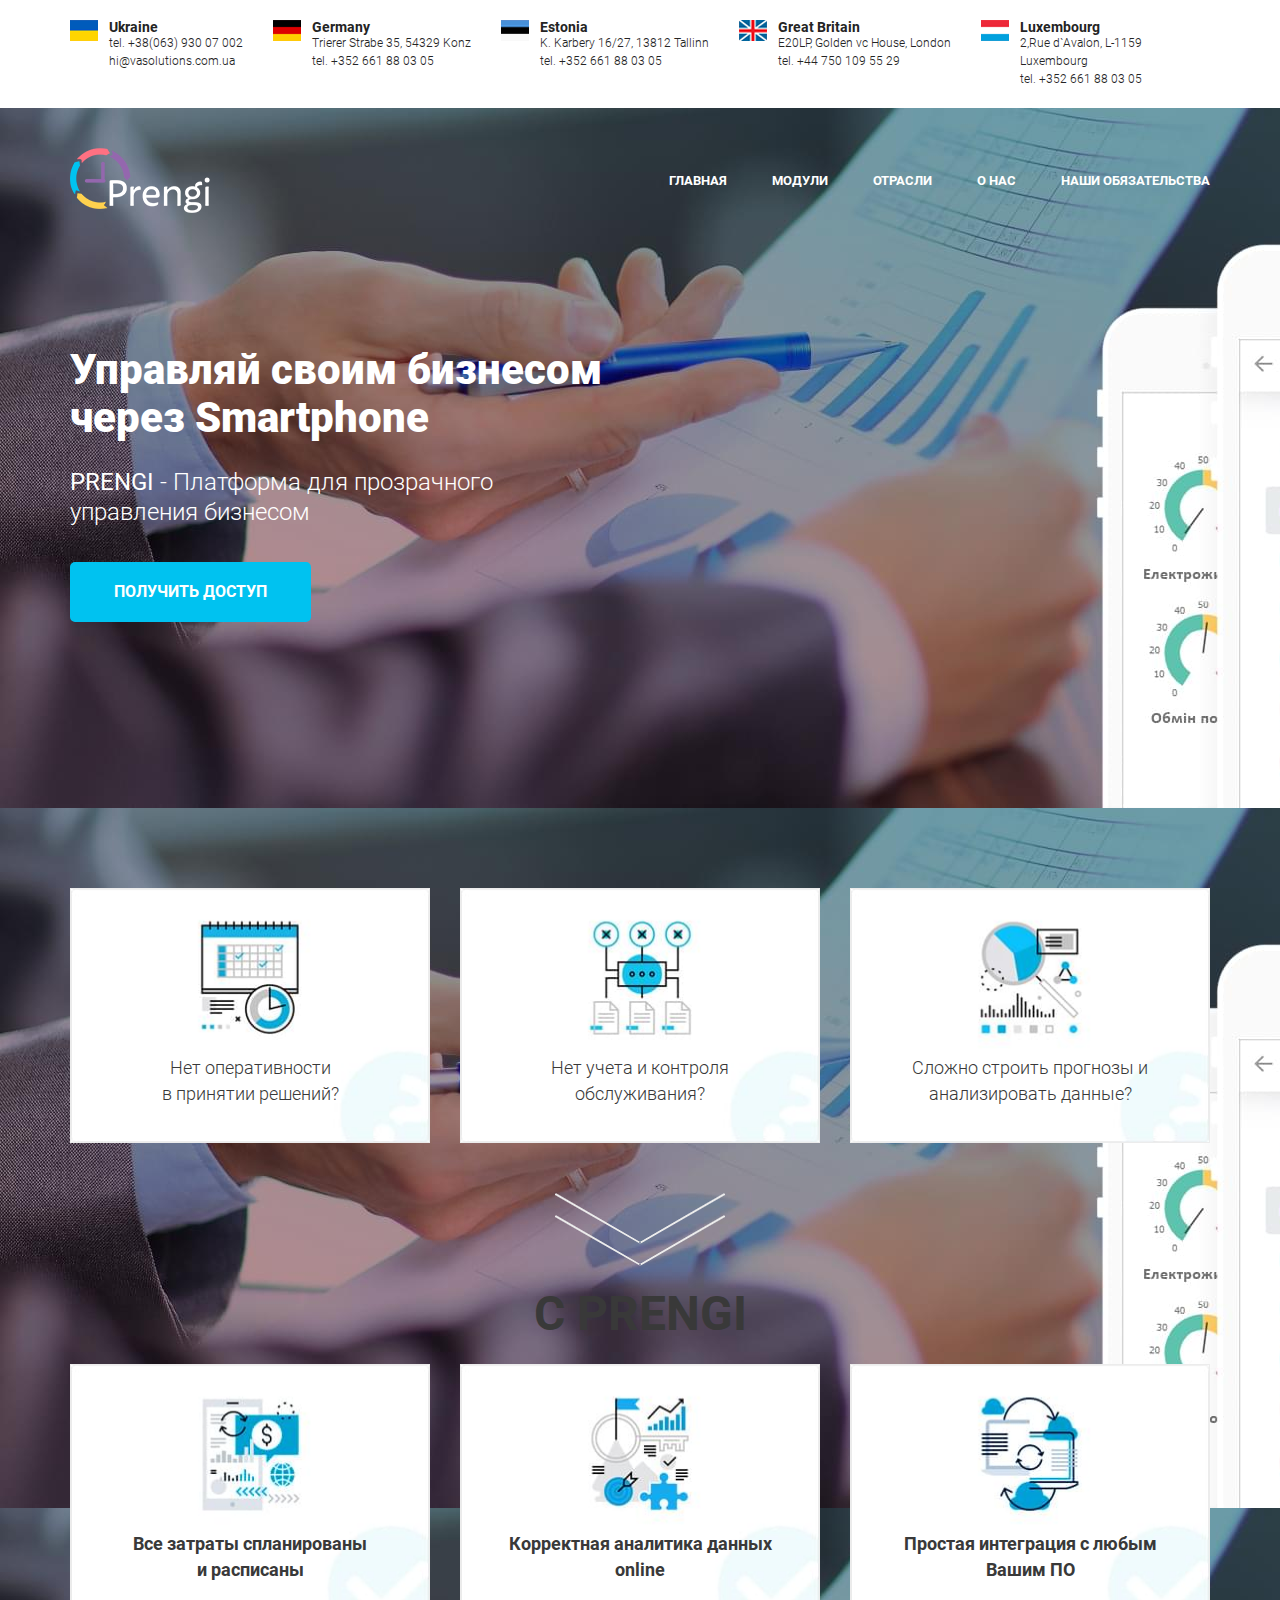
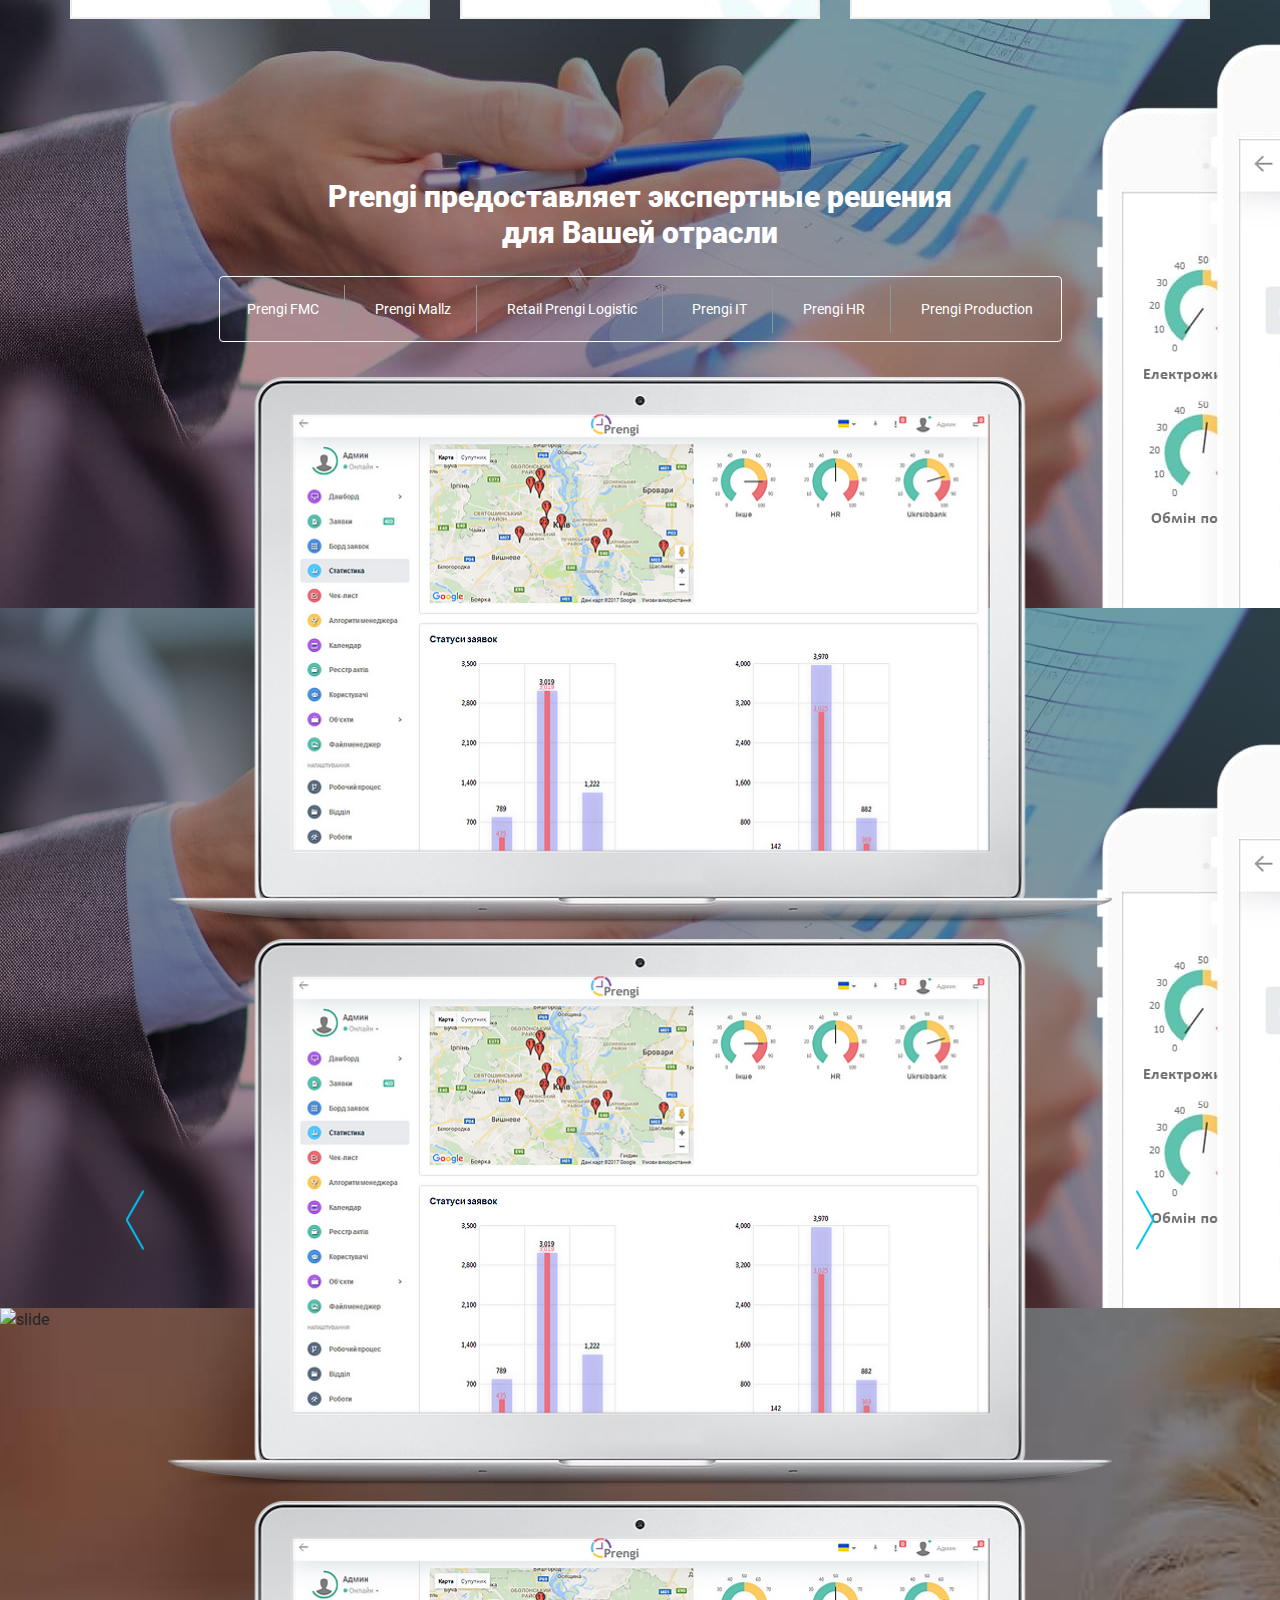
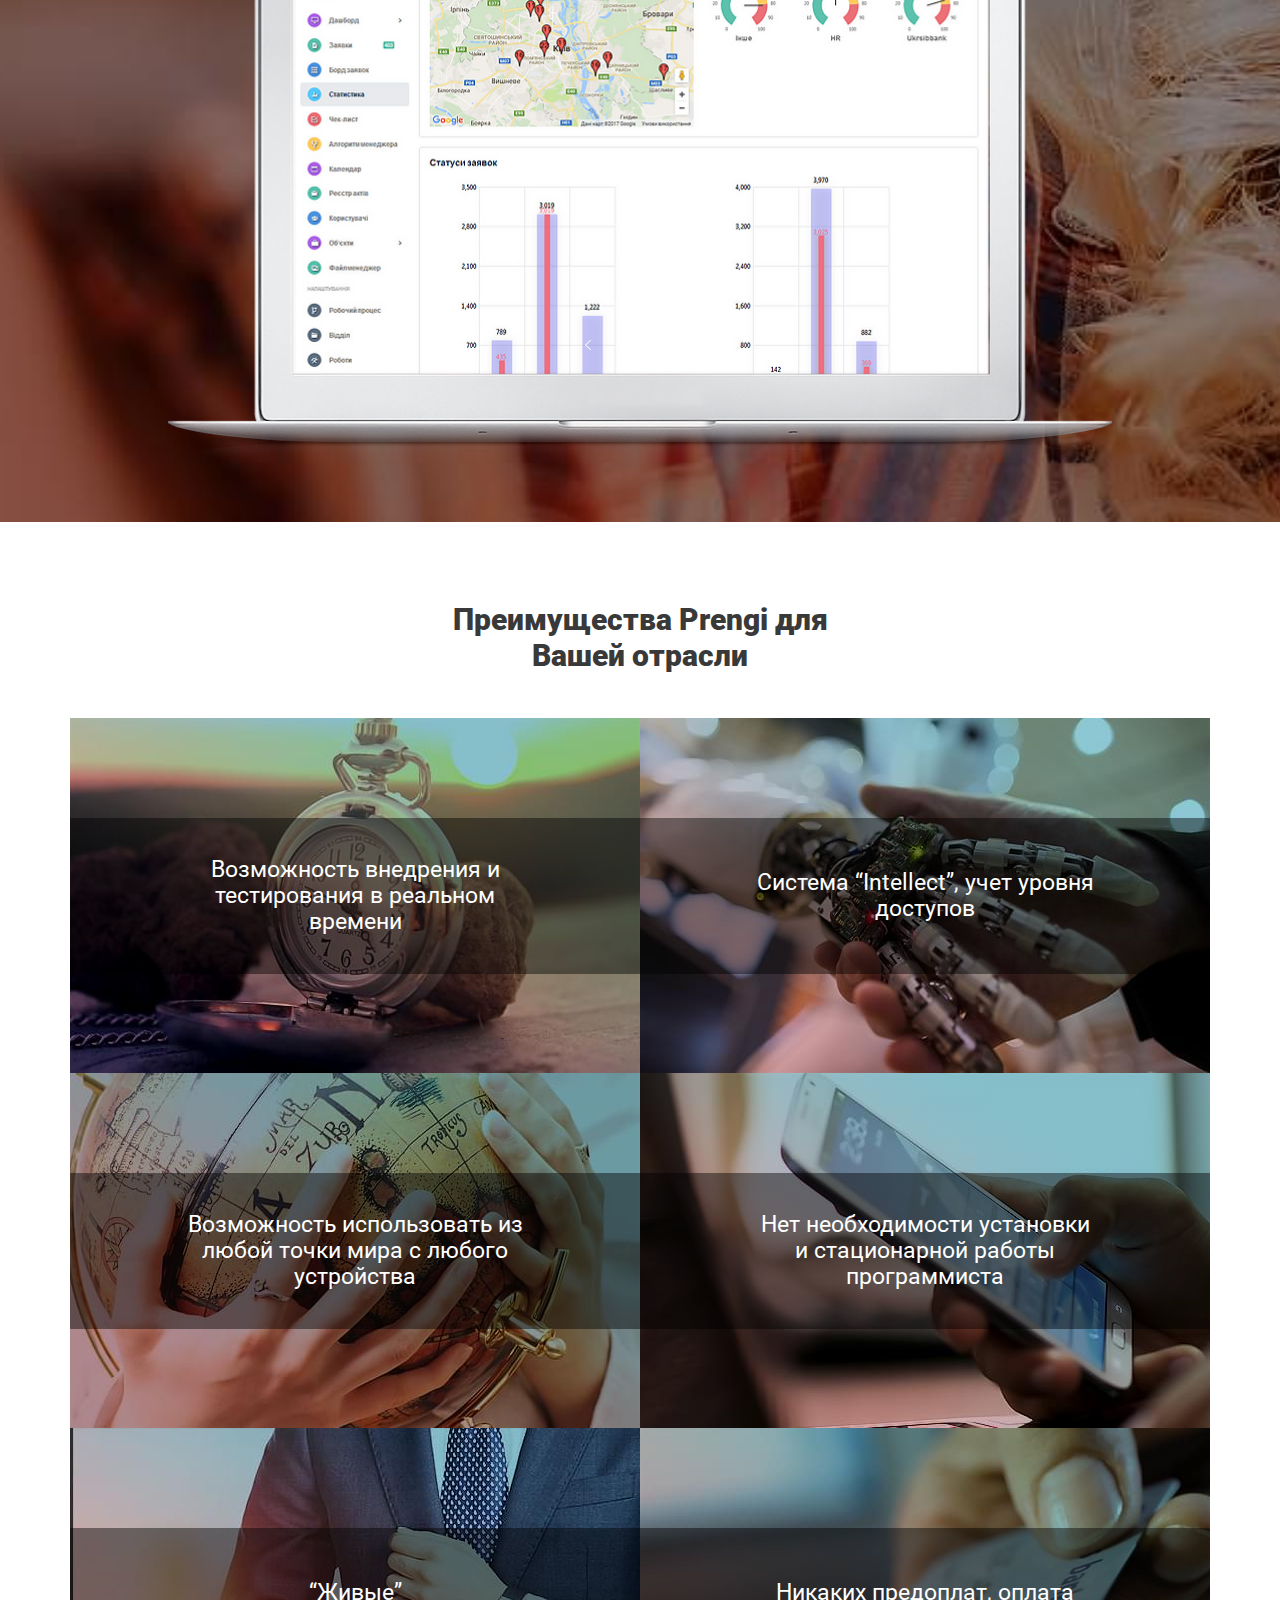
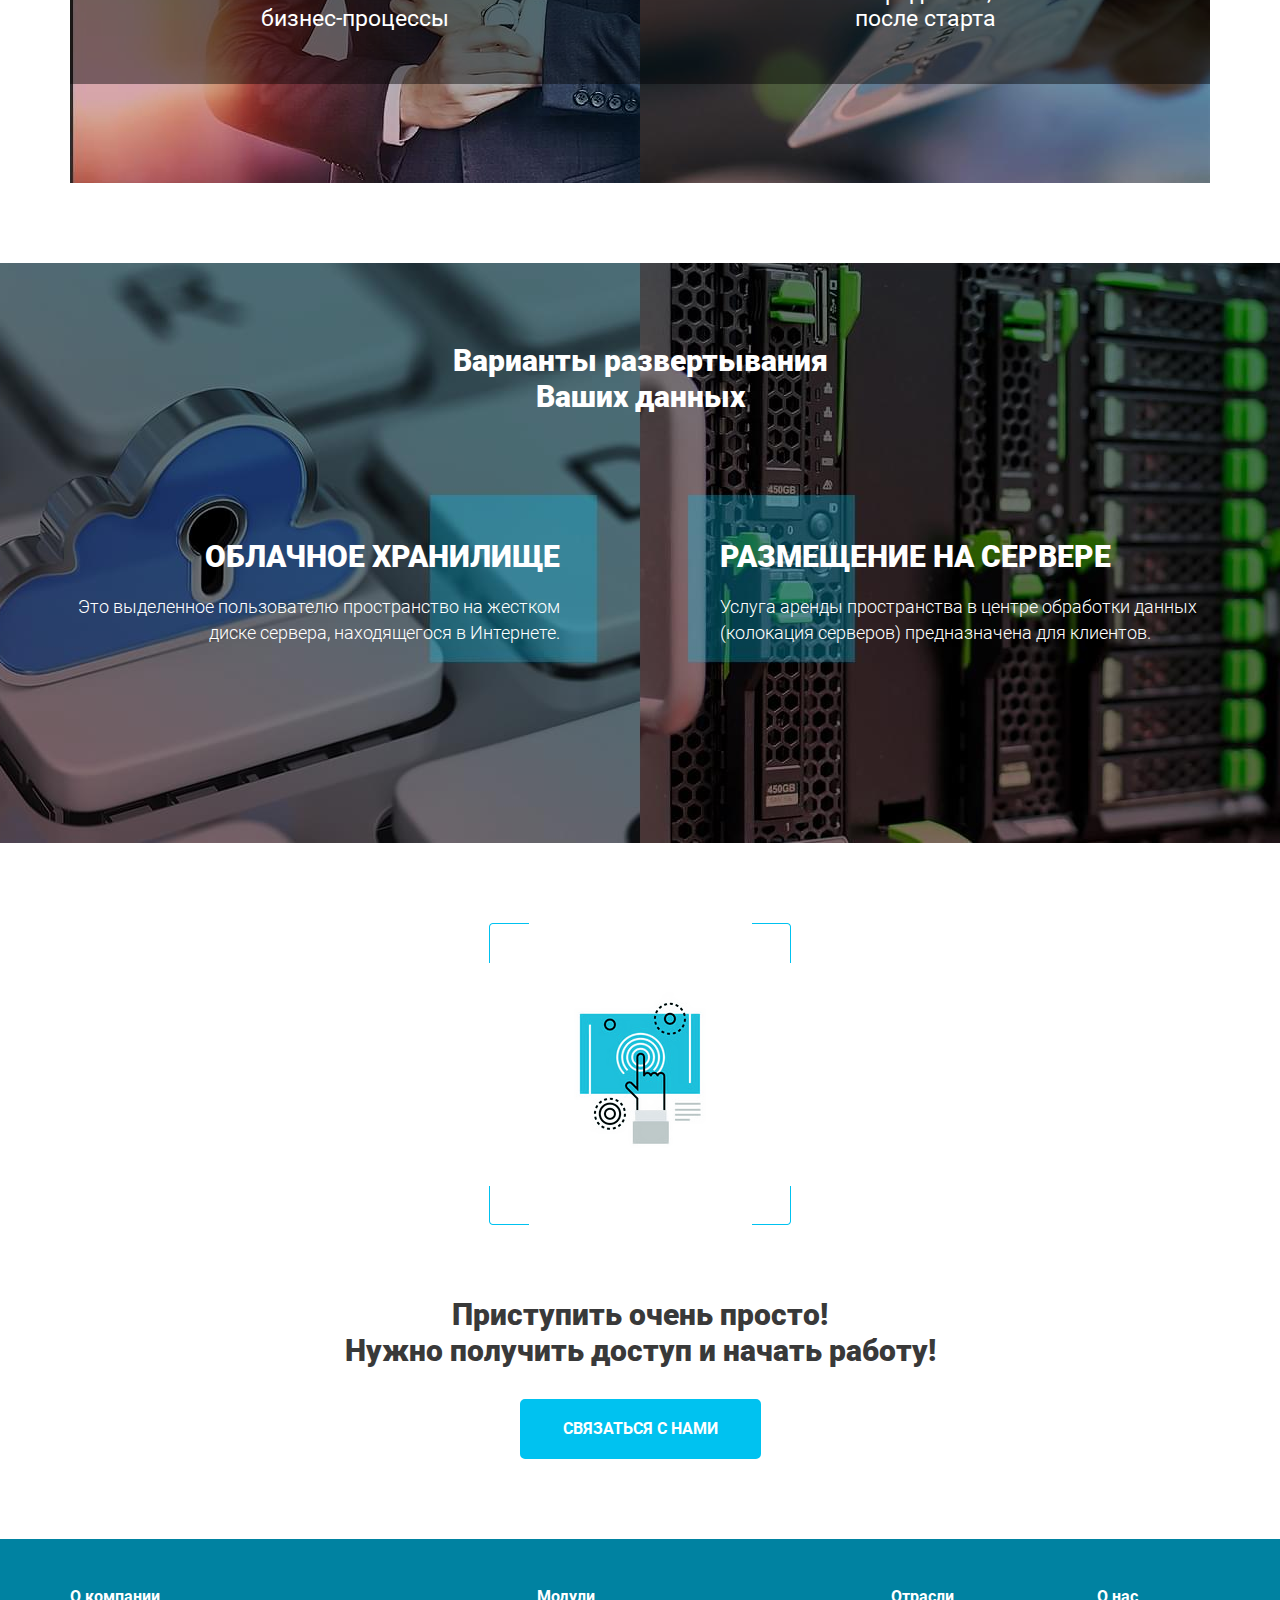
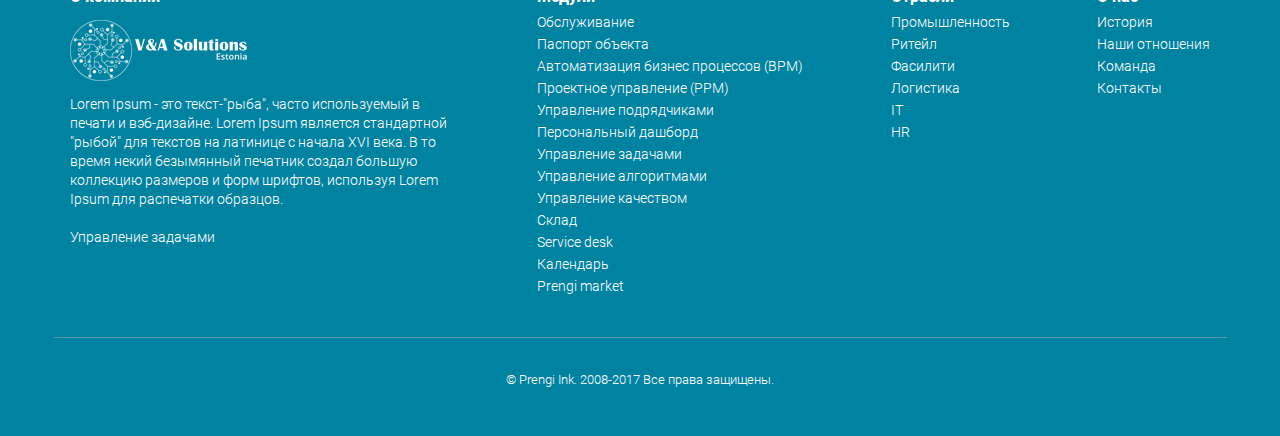
==== index.html @ b34dac75 "Add files via upload" ====
<!DOCTYPE html><html lang="ru"><head><meta charset="UTF-8"><meta name="viewport" content="width=device-width,initial-scale=1"><meta http-equiv="X-UA-Compatible" content="ie=edge"><link rel="shortcut icon" href="icons/favicon.ico" type="image/x-icon"><link rel="stylesheet" href="css/style.min.css"><title>Prengi</title></head><body><div class="country"><div class="container"><div class="country__block"><div class="country__item"><img src="icons/country/Ukraine_ico.png" alt="Ukraine" class="country__img"><div class="country__content"><div class="country__title">Ukraine</div><div class="country__descr">tel. +38(063) 930 07 002<br>hi@vasolutions.com.ua</div></div></div><div class="country__item"><img src="icons/country/Germany_ico.png" alt="Germany" class="country__img"><div class="country__content"><div class="country__title">Germany</div><div class="country__descr">Trierer Strabe 35, 54329 Konz<br>tel. +352 661 88 03 05</div></div></div><div class="country__item"><img src="icons/country/Estonia_ico.png" alt="Estonia" class="country__img"><div class="country__content"><div class="country__title">Estonia</div><div class="country__descr">K. Karbery 16/27, 13812 Tallinn<br>tel. +352 661 88 03 05</div></div></div><div class="country__item"><img src="icons/country/GB_ico.png" alt="GB" class="country__img"><div class="country__content"><div class="country__title">Great Britain</div><div class="country__descr">E20LP, Golden vc House, London<br>tel. +44 750 109 55 29</div></div></div><div class="country__item"><img src="icons/country/Luxembourg_ico.png" alt="Luxembourg" class="country__img"><div class="country__content"><div class="country__title">Luxembourg</div><div class="country__descr">2,Rue d`Avalon, L-1159 Luxembourg<br>tel. +352 661 88 03 05</div></div></div></div></div></div><div class="promo"><div id="up" class="carousel"><div class="carousel__my-slider"><div><img src="img/bg/Promo_bg.jpg" alt="slide" class="carousel__img"></div><div><img src="img/bg/Promo_bg.jpg" alt="slide" class="carousel__img"></div><div><img src="img/bg/Promo_bg.jpg" alt="slide" class="carousel__img"></div><div><img src="img/bg/Promo_bg.jpg" alt="slide" class="carousel__img"></div><div><img src="https://w-dog.ru/wallpapers/2/99/474634874589906.jpg" alt="slide" class="carousel__img"></div></div><div class="carousel__buttons-nav"><button type="button" class="prev"><img src="img/promo_left_arrow.png" alt="left"></button> <button type="button" class="next"><img src="img/promo_right_arrow.png" alt="left"></button></div></div><div class="promo__block"><div class="container"><div class="promo__navigation"><a href="#" class="promo__logo"><img src="img/logo.png" alt="logo"></a><nav class="promo__main-menu"><a href="#" class="promo__link-menu">Главная</a> <a href="#" class="promo__link-menu">Модули</a> <a href="#" class="promo__link-menu">Отрасли</a> <a href="#" class="promo__link-menu">О нас</a> <a href="#" class="promo__link-menu">Наши обязательства</a></nav></div><div class="promo__content"><div class="promo__descr">Управляй своим бизнесом<br>через Smartphone</div><h1 class="promo__title">PRENGI <span>- Платформа для прозрачного<br>управления бизнесом</span></h1><button class="btn">Получить доступ</button></div></div></div></div><div class="with-prengi"><div class="container"><div class="with-prengi__negative"><div class="with-prengi__item with-prengi__item_pic1"><div class="with-prengi__descr">Нет оперативности<br>в принятии решений?</div></div><div class="with-prengi__item with-prengi__item_pic2"><div class="with-prengi__descr">Нет учета и контроля<br>обслуживания?</div></div><div class="with-prengi__item with-prengi__item_pic3"><div class="with-prengi__descr">Сложно строить прогнозы и<br>анализировать данные?</div></div></div><img class="with-prengi__img with-prengi__img_animated" src="img/arrow_down.png" alt="with-prengi"><h2 class="with-prengi__title with-prengi__title_animated">С PRENGI</h2><div class="with-prengi__positive"><div class="with-prengi__item with-prengi__item_pic4"><div class="with-prengi__descr with-prengi__descr_bold">Все затраты спланированы<br>и расписаны</div></div><div class="with-prengi__item with-prengi__item_pic5"><div class="with-prengi__descr with-prengi__descr_bold">Корректная аналитика данных<br>online</div></div><div class="with-prengi__item with-prengi__item_pic6"><div class="with-prengi__descr with-prengi__descr_bold">Простая интеграция с любым<br>Вашим ПО</div></div></div></div></div><section class="solutions"><div class="container"><h2 class="title">Prengi предоставляет экспертные решения<br>для Вашей отрасли</h2><div class="solutions__menu-wrapper"><ul class="solutions-menu"><li class="solutions-menu__item"><a class="solutions-menu__link" href="#">Prengi FMC</a></li><li class="solutions-menu__item"><a class="solutions-menu__link" href="#">Prengi Mallz</a></li><li class="solutions-menu__item"><a class="solutions-menu__link" href="#">Retail Prengi Logistic</a></li><li class="solutions-menu__item"><a class="solutions-menu__link" href="#">Prengi IT</a></li><li class="solutions-menu__item"><a class="solutions-menu__link" href="#">Prengi HR</a></li><li class="solutions-menu__item"><a class="solutions-menu__link" href="#">Prengi Production</a></li></ul></div><div class="carousel-mini"><div class="carousel-mini__my-slider"><div><img src="img/solutions_slide.png" alt="slide" class="carousel-mini__img"></div><div><img src="img/solutions_slide.png" alt="slide" class="carousel-mini__img"></div><div><img src="img/solutions_slide.png" alt="slide" class="carousel-mini__img"></div></div><button type="button" class="prev_mini"><img src="img/solutions_slide_left.png" alt="left"></button> <button type="button" class="next_mini"><img src="img/solutions_slide_right.png" alt="left"></button></div></div></section><section class="advantages"><div class="container"><h2 class="title title_black">Преимущества Prengi для<br>Вашей отрасли</h2><div class="advantages__wrapper"><div class="advantages__item wow animate__fadeInLeft" data-wow-duration="1s" data-wow-delay="1s"><img src="img/bg/advantages_1.jpg" alt="advantage" class="advantages__img"><div class="advantages__descr"><div class="advantages__text">Возможность внедрения и тестирования в реальном времени</div></div></div><div class="advantages__item wow animate__fadeInRight" data-wow-duration="1s" data-wow-delay="1s"><img src="img/bg/advantages_2.jpg" alt="advantage" class="advantages__img"><div class="advantages__descr"><div class="advantages__text">Система “Intellect”, учет уровня доступов</div></div></div><div class="advantages__item wow animate__fadeInLeft" data-wow-duration="1s" data-wow-delay="1s"><img src="img/bg/advantages_3.jpg" alt="advantage" class="advantages__img"><div class="advantages__descr"><div class="advantages__text">Возможность использовать из любой точки мира с любого устройства</div></div></div><div class="advantages__item wow animate__fadeInRight" data-wow-duration="1s" data-wow-delay="1s"><img src="img/bg/advantages_4.jpg" alt="advantage" class="advantages__img"><div class="advantages__descr"><div class="advantages__text">Нет необходимости установки и стационарной работы программиста</div></div></div><div class="advantages__item wow animate__fadeInLeft" data-wow-duration="1s" data-wow-delay="1s"><img src="img/bg/advantages_5.jpg" alt="advantage" class="advantages__img"><div class="advantages__descr"><div class="advantages__text">“Живые”<br>бизнес-процессы</div></div></div><div class="advantages__item wow animate__fadeInRight" data-wow-duration="1s" data-wow-delay="1s"><img src="img/bg/advantages_6.jpg" alt="advantage" class="advantages__img"><div class="advantages__descr"><div class="advantages__text">Никаких предоплат, оплата после старта</div></div></div></div></div></section><section class="data"><div class="container"><h2 class="title">Варианты развертывания<br>Ваших данных</h2><div class="data__wrapper"><div class="data__left-block"><div class="data__title">Облачное хранилище</div><div class="data__descr">Это выделенное пользователю пространство на жестком диске сервера, находящегося в Интернете.</div></div><div class="data__right-block"><div class="data__title">Размещение на сервере</div><div class="data__descr">Услуга аренды пространства в центре обработки данных (колокация серверов) предназначена для клиентов.</div></div></div></div></section><section class="start"><div class="container"><img class="start__img" src="img/start.png" alt="start"><h2 class="title title_start">Приступить очень просто!<br>Нужно получить доступ и начать работу!</h2><button class="btn btn_center">связаться с нами</button></div></section><footer class="footer"><div class="container"><div class="footer__wrapper"><div class="footer__about-company"><div class="footer__title">О компании</div><div class="footer__logo"><img src="img/footer_logo.png" alt="logo"></div><div class="footer__descr">Lorem Ipsum - это текст-"рыба", часто используемый в печати и вэб-дизайне. Lorem Ipsum является стандартной "рыбой" для текстов на латинице с начала XVI века. В то время некий безымянный печатник создал большую коллекцию размеров и форм шрифтов, используя Lorem Ipsum для распечатки образцов.<br><br>Управление задачами</div></div><div class="footer__menu"><div class="footer__title">Модули</div><ul class="footer__menu-block"><li class="footer__item"><a href="#" class="footer__link">Обслуживание</a></li><li class="footer__item"><a href="#" class="footer__link">Паспорт объекта</a></li><li class="footer__item"><a href="#" class="footer__link">Автоматизация бизнес процессов (BPM)</a></li><li class="footer__item"><a href="#" class="footer__link">Проектное управление (РРМ)</a></li><li class="footer__item"><a href="#" class="footer__link">Управление подрядчиками</a></li><li class="footer__item"><a href="#" class="footer__link">Персональный дашборд</a></li><li class="footer__item"><a href="#" class="footer__link">Управление задачами</a></li><li class="footer__item"><a href="#" class="footer__link">Управление алгоритмами</a></li><li class="footer__item"><a href="#" class="footer__link">Управление качеством</a></li><li class="footer__item"><a href="#" class="footer__link">Склад</a></li><li class="footer__item"><a href="#" class="footer__link">Service desk</a></li><li class="footer__item"><a href="#" class="footer__link">Календарь</a></li><li class="footer__item"><a href="#" class="footer__link">Prengi market</a></li></ul></div><div class="footer__menu"><div class="footer__title">Отрасли</div><ul class="footer__menu-block"><li class="footer__item"><a href="#" class="footer__link">Промышленность</a></li><li class="footer__item"><a href="#" class="footer__link">Ритейл</a></li><li class="footer__item"><a href="#" class="footer__link">Фасилити</a></li><li class="footer__item"><a href="#" class="footer__link">Логистика</a></li><li class="footer__item"><a href="#" class="footer__link">IT</a></li><li class="footer__item"><a href="#" class="footer__link">HR</a></li></ul></div><div class="footer__menu"><div class="footer__title">О нас</div><ul class="footer__menu-block"><li class="footer__item"><a href="#" class="footer__link">История</a></li><li class="footer__item"><a href="#" class="footer__link">Наши отношения</a></li><li class="footer__item"><a href="#" class="footer__link">Команда</a></li><li class="footer__item"><a href="#" class="footer__link">Контакты</a></li></ul></div></div></div><hr><div class="footer__copyrite">&copy; Prengi Ink. 2008-2017 Все права защищены.</div></footer><a class="pageup" href="#up"><img src="icons/up.svg" alt="up"></a><script src="http://ajax.googleapis.com/ajax/libs/jquery/1/jquery.min.js"></script><script src="js/wow.min.js"></script><script src="js/tiny-slider.js"></script><script src="js/script.js"></script></body></html>
---- css/style.min.css ----
@font-face{font-family:Roboto;src:url(../fonts/Roboto-Black.eot);src:url(../fonts/Roboto-Black.eot?#iefix) format("embedded-opentype"),url(../fonts/Roboto-Black.woff2) format("woff2"),url(../fonts/Roboto-Black.woff) format("woff"),url(../fonts/Roboto-Black.ttf) format("truetype"),url(../fonts/Roboto-Black.svg#Roboto-Black) format("svg");font-weight:900;font-style:normal;font-display:swap}@font-face{font-family:Roboto;src:url(../fonts/Roboto-Bold.eot);src:url(../fonts/Roboto-Bold.eot?#iefix) format("embedded-opentype"),url(../fonts/Roboto-Bold.woff2) format("woff2"),url(../fonts/Roboto-Bold.woff) format("woff"),url(../fonts/Roboto-Bold.ttf) format("truetype"),url(../fonts/Roboto-Bold.svg#Roboto-Bold) format("svg");font-weight:700;font-style:normal;font-display:swap}@font-face{font-family:Roboto;src:url(../fonts/Roboto-Regular.eot);src:url(../fonts/Roboto-Regular.eot?#iefix) format("embedded-opentype"),url(../fonts/Roboto-Regular.woff2) format("woff2"),url(../fonts/Roboto-Regular.woff) format("woff"),url(../fonts/Roboto-Regular.ttf) format("truetype"),url(../fonts/Roboto-Regular.svg#Roboto-Regular) format("svg");font-weight:400;font-style:normal;font-display:swap}@font-face{font-family:Roboto;src:url(../fonts/Roboto-Light.eot);src:url(../fonts/Roboto-Light.eot?#iefix) format("embedded-opentype"),url(../fonts/Roboto-Light.woff2) format("woff2"),url(../fonts/Roboto-Light.woff) format("woff"),url(../fonts/Roboto-Light.ttf) format("truetype"),url(../fonts/Roboto-Light.svg#Roboto-Light) format("svg");font-weight:300;font-style:normal;font-display:swap}/*!
 * Bootstrap Reboot v4.5.2 (https://getbootstrap.com/)
 * Copyright 2011-2020 The Bootstrap Authors
 * Copyright 2011-2020 Twitter, Inc.
 * Licensed under MIT (https://github.com/twbs/bootstrap/blob/main/LICENSE)
 * Forked from Normalize.css, licensed MIT (https://github.com/necolas/normalize.css/blob/master/LICENSE.md)
 */*,::after,::before{box-sizing:border-box}html{font-family:sans-serif;line-height:1.15;-webkit-text-size-adjust:100%;-webkit-tap-highlight-color:transparent}article,aside,figcaption,figure,footer,header,hgroup,main,nav,section{display:block}body{margin:0;font-family:-apple-system,BlinkMacSystemFont,"Segoe UI",Roboto,"Helvetica Neue",Arial,"Noto Sans",sans-serif,"Apple Color Emoji","Segoe UI Emoji","Segoe UI Symbol","Noto Color Emoji";font-size:1rem;font-weight:400;line-height:1.5;color:#212529;text-align:left;background-color:#fff}[tabindex="-1"]:focus:not(:focus-visible){outline:0!important}hr{box-sizing:content-box;height:0;overflow:visible}h1,h2,h3,h4,h5,h6{margin-top:0;margin-bottom:.5rem}p{margin-top:0;margin-bottom:1rem}abbr[data-original-title],abbr[title]{text-decoration:underline;-webkit-text-decoration:underline dotted;text-decoration:underline dotted;cursor:help;border-bottom:0;-webkit-text-decoration-skip-ink:none;text-decoration-skip-ink:none}address{margin-bottom:1rem;font-style:normal;line-height:inherit}dl,ol,ul{margin-top:0;margin-bottom:1rem}ol ol,ol ul,ul ol,ul ul{margin-bottom:0}dt{font-weight:700}dd{margin-bottom:.5rem;margin-left:0}blockquote{margin:0 0 1rem}b,strong{font-weight:bolder}small{font-size:80%}sub,sup{position:relative;font-size:75%;line-height:0;vertical-align:baseline}sub{bottom:-.25em}sup{top:-.5em}a{color:#007bff;text-decoration:none;background-color:transparent}a:hover{color:#0056b3;text-decoration:underline}a:not([href]):not([class]){color:inherit;text-decoration:none}a:not([href]):not([class]):hover{color:inherit;text-decoration:none}code,kbd,pre,samp{font-family:SFMono-Regular,Menlo,Monaco,Consolas,"Liberation Mono","Courier New",monospace;font-size:1em}pre{margin-top:0;margin-bottom:1rem;overflow:auto;-ms-overflow-style:scrollbar}figure{margin:0 0 1rem}img{vertical-align:middle;border-style:none}svg{overflow:hidden;vertical-align:middle}table{border-collapse:collapse}caption{padding-top:.75rem;padding-bottom:.75rem;color:#6c757d;text-align:left;caption-side:bottom}th{text-align:inherit}label{display:inline-block;margin-bottom:.5rem}button{border-radius:0}button:focus{outline:1px dotted;outline:5px auto -webkit-focus-ring-color}button,input,optgroup,select,textarea{margin:0;font-family:inherit;font-size:inherit;line-height:inherit}button,input{overflow:visible}button,select{text-transform:none}[role=button]{cursor:pointer}select{word-wrap:normal}[type=button],[type=reset],[type=submit],button{-webkit-appearance:button}[type=button]:not(:disabled),[type=reset]:not(:disabled),[type=submit]:not(:disabled),button:not(:disabled){cursor:pointer}[type=button]::-moz-focus-inner,[type=reset]::-moz-focus-inner,[type=submit]::-moz-focus-inner,button::-moz-focus-inner{padding:0;border-style:none}input[type=checkbox],input[type=radio]{box-sizing:border-box;padding:0}textarea{overflow:auto;resize:vertical}fieldset{min-width:0;padding:0;margin:0;border:0}legend{display:block;width:100%;max-width:100%;padding:0;margin-bottom:.5rem;font-size:1.5rem;line-height:inherit;color:inherit;white-space:normal}progress{vertical-align:baseline}[type=number]::-webkit-inner-spin-button,[type=number]::-webkit-outer-spin-button{height:auto}[type=search]{outline-offset:-2px;-webkit-appearance:none}[type=search]::-webkit-search-decoration{-webkit-appearance:none}::-webkit-file-upload-button{font:inherit;-webkit-appearance:button}output{display:inline-block}summary{display:list-item;cursor:pointer}template{display:none}[hidden]{display:none!important}.tns-outer{padding:0!important}.tns-outer [hidden]{display:none!important}.tns-outer [aria-controls],.tns-outer [data-action]{cursor:pointer}.tns-slider{transition:all 0s}.tns-slider>.tns-item{box-sizing:border-box}.tns-horizontal.tns-subpixel{white-space:nowrap}.tns-horizontal.tns-subpixel>.tns-item{display:inline-block;vertical-align:top;white-space:normal}.tns-horizontal.tns-no-subpixel:after{content:'';display:table;clear:both}.tns-horizontal.tns-no-subpixel>.tns-item{float:left}.tns-horizontal.tns-carousel.tns-no-subpixel>.tns-item{margin-right:-100%}.tns-no-calc{position:relative;left:0}.tns-gallery{position:relative;left:0;min-height:1px}.tns-gallery>.tns-item{position:absolute;left:-100%;transition:transform 0s,opacity 0s}.tns-gallery>.tns-slide-active{position:relative;left:auto!important}.tns-gallery>.tns-moving{transition:all .25s}.tns-autowidth{display:inline-block}.tns-lazy-img{transition:opacity .6s;opacity:.6}.tns-lazy-img.tns-complete{opacity:1}.tns-ah{transition:height 0s}.tns-ovh{overflow:hidden}.tns-visually-hidden{position:absolute;left:-10000em}.tns-transparent{opacity:0;visibility:hidden}.tns-fadeIn{opacity:1;filter:alpha(opacity=100);z-index:0}.tns-fadeOut,.tns-normal{opacity:0;filter:alpha(opacity=0);z-index:-1}.tns-vpfix{white-space:nowrap}.tns-vpfix>div,.tns-vpfix>li{display:inline-block}.tns-t-subp2{margin:0 auto;width:310px;position:relative;height:10px;overflow:hidden}.tns-t-ct{width:2333.33333%;width:calc(100% * 70 / 3);position:absolute;right:0}.tns-t-ct:after{content:'';display:table;clear:both}.tns-t-ct>div{width:1.42857%;width:calc(100% / 70);height:10px;float:left}/*!
 * animate.css - https://animate.style/
 * Version - 4.1.1
 * Licensed under the MIT license - http://opensource.org/licenses/MIT
 *
 * Copyright (c) 2020 Animate.css
 */:root{--animate-duration:1s;--animate-delay:1s;--animate-repeat:1}.animate__animated{-webkit-animation-duration:1s;animation-duration:1s;-webkit-animation-duration:var(--animate-duration);animation-duration:var(--animate-duration);-webkit-animation-fill-mode:both;animation-fill-mode:both}.animate__animated.animate__infinite{-webkit-animation-iteration-count:infinite;animation-iteration-count:infinite}.animate__animated.animate__repeat-1{-webkit-animation-iteration-count:1;animation-iteration-count:1;-webkit-animation-iteration-count:var(--animate-repeat);animation-iteration-count:var(--animate-repeat)}.animate__animated.animate__repeat-2{-webkit-animation-iteration-count:calc(1 * 2);animation-iteration-count:calc(1 * 2);-webkit-animation-iteration-count:calc(var(--animate-repeat) * 2);animation-iteration-count:calc(var(--animate-repeat) * 2)}.animate__animated.animate__repeat-3{-webkit-animation-iteration-count:calc(1 * 3);animation-iteration-count:calc(1 * 3);-webkit-animation-iteration-count:calc(var(--animate-repeat) * 3);animation-iteration-count:calc(var(--animate-repeat) * 3)}.animate__animated.animate__delay-1s{-webkit-animation-delay:1s;animation-delay:1s;-webkit-animation-delay:var(--animate-delay);animation-delay:var(--animate-delay)}.animate__animated.animate__delay-2s{-webkit-animation-delay:calc(1s * 2);animation-delay:calc(1s * 2);-webkit-animation-delay:calc(var(--animate-delay) * 2);animation-delay:calc(var(--animate-delay) * 2)}.animate__animated.animate__delay-3s{-webkit-animation-delay:calc(1s * 3);animation-delay:calc(1s * 3);-webkit-animation-delay:calc(var(--animate-delay) * 3);animation-delay:calc(var(--animate-delay) * 3)}.animate__animated.animate__delay-4s{-webkit-animation-delay:calc(1s * 4);animation-delay:calc(1s * 4);-webkit-animation-delay:calc(var(--animate-delay) * 4);animation-delay:calc(var(--animate-delay) * 4)}.animate__animated.animate__delay-5s{-webkit-animation-delay:calc(1s * 5);animation-delay:calc(1s * 5);-webkit-animation-delay:calc(var(--animate-delay) * 5);animation-delay:calc(var(--animate-delay) * 5)}.animate__animated.animate__faster{-webkit-animation-duration:calc(1s / 2);animation-duration:calc(1s / 2);-webkit-animation-duration:calc(var(--animate-duration)/ 2);animation-duration:calc(var(--animate-duration)/ 2)}.animate__animated.animate__fast{-webkit-animation-duration:calc(1s * .8);animation-duration:calc(1s * .8);-webkit-animation-duration:calc(var(--animate-duration) * .8);animation-duration:calc(var(--animate-duration) * .8)}.animate__animated.animate__slow{-webkit-animation-duration:calc(1s * 2);animation-duration:calc(1s * 2);-webkit-animation-duration:calc(var(--animate-duration) * 2);animation-duration:calc(var(--animate-duration) * 2)}.animate__animated.animate__slower{-webkit-animation-duration:calc(1s * 3);animation-duration:calc(1s * 3);-webkit-animation-duration:calc(var(--animate-duration) * 3);animation-duration:calc(var(--animate-duration) * 3)}@media print,(prefers-reduced-motion:reduce){.animate__animated{-webkit-animation-duration:1ms!important;animation-duration:1ms!important;transition-duration:1ms!important;-webkit-animation-iteration-count:1!important;animation-iteration-count:1!important}.animate__animated[class*=Out]{opacity:0}}@-webkit-keyframes bounce{20%,53%,from,to{-webkit-animation-timing-function:cubic-bezier(.215,.61,.355,1);animation-timing-function:cubic-bezier(.215,.61,.355,1);transform:translate3d(0,0,0)}40%,43%{-webkit-animation-timing-function:cubic-bezier(.755,.05,.855,.06);animation-timing-function:cubic-bezier(.755,.05,.855,.06);transform:translate3d(0,-30px,0) scaleY(1.1)}70%{-webkit-animation-timing-function:cubic-bezier(.755,.05,.855,.06);animation-timing-function:cubic-bezier(.755,.05,.855,.06);transform:translate3d(0,-15px,0) scaleY(1.05)}80%{transition-timing-function:cubic-bezier(.215,.61,.355,1);transform:translate3d(0,0,0) scaleY(.95)}90%{transform:translate3d(0,-4px,0) scaleY(1.02)}}@keyframes bounce{20%,53%,from,to{-webkit-animation-timing-function:cubic-bezier(.215,.61,.355,1);animation-timing-function:cubic-bezier(.215,.61,.355,1);transform:translate3d(0,0,0)}40%,43%{-webkit-animation-timing-function:cubic-bezier(.755,.05,.855,.06);animation-timing-function:cubic-bezier(.755,.05,.855,.06);transform:translate3d(0,-30px,0) scaleY(1.1)}70%{-webkit-animation-timing-function:cubic-bezier(.755,.05,.855,.06);animation-timing-function:cubic-bezier(.755,.05,.855,.06);transform:translate3d(0,-15px,0) scaleY(1.05)}80%{transition-timing-function:cubic-bezier(.215,.61,.355,1);transform:translate3d(0,0,0) scaleY(.95)}90%{transform:translate3d(0,-4px,0) scaleY(1.02)}}.animate__bounce{-webkit-animation-name:bounce;animation-name:bounce;transform-origin:center bottom}@-webkit-keyframes flash{50%,from,to{opacity:1}25%,75%{opacity:0}}@keyframes flash{50%,from,to{opacity:1}25%,75%{opacity:0}}.animate__flash{-webkit-animation-name:flash;animation-name:flash}@-webkit-keyframes pulse{from{transform:scale3d(1,1,1)}50%{transform:scale3d(1.05,1.05,1.05)}to{transform:scale3d(1,1,1)}}@keyframes pulse{from{transform:scale3d(1,1,1)}50%{transform:scale3d(1.05,1.05,1.05)}to{transform:scale3d(1,1,1)}}.animate__pulse{-webkit-animation-name:pulse;animation-name:pulse;-webkit-animation-timing-function:ease-in-out;animation-timing-function:ease-in-out}@-webkit-keyframes rubberBand{from{transform:scale3d(1,1,1)}30%{transform:scale3d(1.25,.75,1)}40%{transform:scale3d(.75,1.25,1)}50%{transform:scale3d(1.15,.85,1)}65%{transform:scale3d(.95,1.05,1)}75%{transform:scale3d(1.05,.95,1)}to{transform:scale3d(1,1,1)}}@keyframes rubberBand{from{transform:scale3d(1,1,1)}30%{transform:scale3d(1.25,.75,1)}40%{transform:scale3d(.75,1.25,1)}50%{transform:scale3d(1.15,.85,1)}65%{transform:scale3d(.95,1.05,1)}75%{transform:scale3d(1.05,.95,1)}to{transform:scale3d(1,1,1)}}.animate__rubberBand{-webkit-animation-name:rubberBand;animation-name:rubberBand}@-webkit-keyframes shakeX{from,to{transform:translate3d(0,0,0)}10%,30%,50%,70%,90%{transform:translate3d(-10px,0,0)}20%,40%,60%,80%{transform:translate3d(10px,0,0)}}@keyframes shakeX{from,to{transform:translate3d(0,0,0)}10%,30%,50%,70%,90%{transform:translate3d(-10px,0,0)}20%,40%,60%,80%{transform:translate3d(10px,0,0)}}.animate__shakeX{-webkit-animation-name:shakeX;animation-name:shakeX}@-webkit-keyframes shakeY{from,to{transform:translate3d(0,0,0)}10%,30%,50%,70%,90%{transform:translate3d(0,-10px,0)}20%,40%,60%,80%{transform:translate3d(0,10px,0)}}@keyframes shakeY{from,to{transform:translate3d(0,0,0)}10%,30%,50%,70%,90%{transform:translate3d(0,-10px,0)}20%,40%,60%,80%{transform:translate3d(0,10px,0)}}.animate__shakeY{-webkit-animation-name:shakeY;animation-name:shakeY}@-webkit-keyframes headShake{0%{transform:translateX(0)}6.5%{transform:translateX(-6px) rotateY(-9deg)}18.5%{transform:translateX(5px) rotateY(7deg)}31.5%{transform:translateX(-3px) rotateY(-5deg)}43.5%{transform:translateX(2px) rotateY(3deg)}50%{transform:translateX(0)}}@keyframes headShake{0%{transform:translateX(0)}6.5%{transform:translateX(-6px) rotateY(-9deg)}18.5%{transform:translateX(5px) rotateY(7deg)}31.5%{transform:translateX(-3px) rotateY(-5deg)}43.5%{transform:translateX(2px) rotateY(3deg)}50%{transform:translateX(0)}}.animate__headShake{-webkit-animation-timing-function:ease-in-out;animation-timing-function:ease-in-out;-webkit-animation-name:headShake;animation-name:headShake}@-webkit-keyframes swing{20%{transform:rotate3d(0,0,1,15deg)}40%{transform:rotate3d(0,0,1,-10deg)}60%{transform:rotate3d(0,0,1,5deg)}80%{transform:rotate3d(0,0,1,-5deg)}to{transform:rotate3d(0,0,1,0deg)}}@keyframes swing{20%{transform:rotate3d(0,0,1,15deg)}40%{transform:rotate3d(0,0,1,-10deg)}60%{transform:rotate3d(0,0,1,5deg)}80%{transform:rotate3d(0,0,1,-5deg)}to{transform:rotate3d(0,0,1,0deg)}}.animate__swing{transform-origin:top center;-webkit-animation-name:swing;animation-name:swing}@-webkit-keyframes tada{from{transform:scale3d(1,1,1)}10%,20%{transform:scale3d(.9,.9,.9) rotate3d(0,0,1,-3deg)}30%,50%,70%,90%{transform:scale3d(1.1,1.1,1.1) rotate3d(0,0,1,3deg)}40%,60%,80%{transform:scale3d(1.1,1.1,1.1) rotate3d(0,0,1,-3deg)}to{transform:scale3d(1,1,1)}}@keyframes tada{from{transform:scale3d(1,1,1)}10%,20%{transform:scale3d(.9,.9,.9) rotate3d(0,0,1,-3deg)}30%,50%,70%,90%{transform:scale3d(1.1,1.1,1.1) rotate3d(0,0,1,3deg)}40%,60%,80%{transform:scale3d(1.1,1.1,1.1) rotate3d(0,0,1,-3deg)}to{transform:scale3d(1,1,1)}}.animate__tada{-webkit-animation-name:tada;animation-name:tada}@-webkit-keyframes wobble{from{transform:translate3d(0,0,0)}15%{transform:translate3d(-25%,0,0) rotate3d(0,0,1,-5deg)}30%{transform:translate3d(20%,0,0) rotate3d(0,0,1,3deg)}45%{transform:translate3d(-15%,0,0) rotate3d(0,0,1,-3deg)}60%{transform:translate3d(10%,0,0) rotate3d(0,0,1,2deg)}75%{transform:translate3d(-5%,0,0) rotate3d(0,0,1,-1deg)}to{transform:translate3d(0,0,0)}}@keyframes wobble{from{transform:translate3d(0,0,0)}15%{transform:translate3d(-25%,0,0) rotate3d(0,0,1,-5deg)}30%{transform:translate3d(20%,0,0) rotate3d(0,0,1,3deg)}45%{transform:translate3d(-15%,0,0) rotate3d(0,0,1,-3deg)}60%{transform:translate3d(10%,0,0) rotate3d(0,0,1,2deg)}75%{transform:translate3d(-5%,0,0) rotate3d(0,0,1,-1deg)}to{transform:translate3d(0,0,0)}}.animate__wobble{-webkit-animation-name:wobble;animation-name:wobble}@-webkit-keyframes jello{11.1%,from,to{transform:translate3d(0,0,0)}22.2%{transform:skewX(-12.5deg) skewY(-12.5deg)}33.3%{transform:skewX(6.25deg) skewY(6.25deg)}44.4%{transform:skewX(-3.125deg) skewY(-3.125deg)}55.5%{transform:skewX(1.5625deg) skewY(1.5625deg)}66.6%{transform:skewX(-.78125deg) skewY(-.78125deg)}77.7%{transform:skewX(.39063deg) skewY(.39063deg)}88.8%{transform:skewX(-.19531deg) skewY(-.19531deg)}}@keyframes jello{11.1%,from,to{transform:translate3d(0,0,0)}22.2%{transform:skewX(-12.5deg) skewY(-12.5deg)}33.3%{transform:skewX(6.25deg) skewY(6.25deg)}44.4%{transform:skewX(-3.125deg) skewY(-3.125deg)}55.5%{transform:skewX(1.5625deg) skewY(1.5625deg)}66.6%{transform:skewX(-.78125deg) skewY(-.78125deg)}77.7%{transform:skewX(.39063deg) skewY(.39063deg)}88.8%{transform:skewX(-.19531deg) skewY(-.19531deg)}}.animate__jello{-webkit-animation-name:jello;animation-name:jello;transform-origin:center}@-webkit-keyframes heartBeat{0%{transform:scale(1)}14%{transform:scale(1.3)}28%{transform:scale(1)}42%{transform:scale(1.3)}70%{transform:scale(1)}}@keyframes heartBeat{0%{transform:scale(1)}14%{transform:scale(1.3)}28%{transform:scale(1)}42%{transform:scale(1.3)}70%{transform:scale(1)}}.animate__heartBeat{-webkit-animation-name:heartBeat;animation-name:heartBeat;-webkit-animation-duration:calc(1s * 1.3);animation-duration:calc(1s * 1.3);-webkit-animation-duration:calc(var(--animate-duration) * 1.3);animation-duration:calc(var(--animate-duration) * 1.3);-webkit-animation-timing-function:ease-in-out;animation-timing-function:ease-in-out}@-webkit-keyframes backInDown{0%{transform:translateY(-1200px) scale(.7);opacity:.7}80%{transform:translateY(0) scale(.7);opacity:.7}100%{transform:scale(1);opacity:1}}@keyframes backInDown{0%{transform:translateY(-1200px) scale(.7);opacity:.7}80%{transform:translateY(0) scale(.7);opacity:.7}100%{transform:scale(1);opacity:1}}.animate__backInDown{-webkit-animation-name:backInDown;animation-name:backInDown}@-webkit-keyframes backInLeft{0%{transform:translateX(-2000px) scale(.7);opacity:.7}80%{transform:translateX(0) scale(.7);opacity:.7}100%{transform:scale(1);opacity:1}}@keyframes backInLeft{0%{transform:translateX(-2000px) scale(.7);opacity:.7}80%{transform:translateX(0) scale(.7);opacity:.7}100%{transform:scale(1);opacity:1}}.animate__backInLeft{-webkit-animation-name:backInLeft;animation-name:backInLeft}@-webkit-keyframes backInRight{0%{transform:translateX(2000px) scale(.7);opacity:.7}80%{transform:translateX(0) scale(.7);opacity:.7}100%{transform:scale(1);opacity:1}}@keyframes backInRight{0%{transform:translateX(2000px) scale(.7);opacity:.7}80%{transform:translateX(0) scale(.7);opacity:.7}100%{transform:scale(1);opacity:1}}.animate__backInRight{-webkit-animation-name:backInRight;animation-name:backInRight}@-webkit-keyframes backInUp{0%{transform:translateY(1200px) scale(.7);opacity:.7}80%{transform:translateY(0) scale(.7);opacity:.7}100%{transform:scale(1);opacity:1}}@keyframes backInUp{0%{transform:translateY(1200px) scale(.7);opacity:.7}80%{transform:translateY(0) scale(.7);opacity:.7}100%{transform:scale(1);opacity:1}}.animate__backInUp{-webkit-animation-name:backInUp;animation-name:backInUp}@-webkit-keyframes backOutDown{0%{transform:scale(1);opacity:1}20%{transform:translateY(0) scale(.7);opacity:.7}100%{transform:translateY(700px) scale(.7);opacity:.7}}@keyframes backOutDown{0%{transform:scale(1);opacity:1}20%{transform:translateY(0) scale(.7);opacity:.7}100%{transform:translateY(700px) scale(.7);opacity:.7}}.animate__backOutDown{-webkit-animation-name:backOutDown;animation-name:backOutDown}@-webkit-keyframes backOutLeft{0%{transform:scale(1);opacity:1}20%{transform:translateX(0) scale(.7);opacity:.7}100%{transform:translateX(-2000px) scale(.7);opacity:.7}}@keyframes backOutLeft{0%{transform:scale(1);opacity:1}20%{transform:translateX(0) scale(.7);opacity:.7}100%{transform:translateX(-2000px) scale(.7);opacity:.7}}.animate__backOutLeft{-webkit-animation-name:backOutLeft;animation-name:backOutLeft}@-webkit-keyframes backOutRight{0%{transform:scale(1);opacity:1}20%{transform:translateX(0) scale(.7);opacity:.7}100%{transform:translateX(2000px) scale(.7);opacity:.7}}@keyframes backOutRight{0%{transform:scale(1);opacity:1}20%{transform:translateX(0) scale(.7);opacity:.7}100%{transform:translateX(2000px) scale(.7);opacity:.7}}.animate__backOutRight{-webkit-animation-name:backOutRight;animation-name:backOutRight}@-webkit-keyframes backOutUp{0%{transform:scale(1);opacity:1}20%{transform:translateY(0) scale(.7);opacity:.7}100%{transform:translateY(-700px) scale(.7);opacity:.7}}@keyframes backOutUp{0%{transform:scale(1);opacity:1}20%{transform:translateY(0) scale(.7);opacity:.7}100%{transform:translateY(-700px) scale(.7);opacity:.7}}.animate__backOutUp{-webkit-animation-name:backOutUp;animation-name:backOutUp}@-webkit-keyframes bounceIn{20%,40%,60%,80%,from,to{-webkit-animation-timing-function:cubic-bezier(.215,.61,.355,1);animation-timing-function:cubic-bezier(.215,.61,.355,1)}0%{opacity:0;transform:scale3d(.3,.3,.3)}20%{transform:scale3d(1.1,1.1,1.1)}40%{transform:scale3d(.9,.9,.9)}60%{opacity:1;transform:scale3d(1.03,1.03,1.03)}80%{transform:scale3d(.97,.97,.97)}to{opacity:1;transform:scale3d(1,1,1)}}@keyframes bounceIn{20%,40%,60%,80%,from,to{-webkit-animation-timing-function:cubic-bezier(.215,.61,.355,1);animation-timing-function:cubic-bezier(.215,.61,.355,1)}0%{opacity:0;transform:scale3d(.3,.3,.3)}20%{transform:scale3d(1.1,1.1,1.1)}40%{transform:scale3d(.9,.9,.9)}60%{opacity:1;transform:scale3d(1.03,1.03,1.03)}80%{transform:scale3d(.97,.97,.97)}to{opacity:1;transform:scale3d(1,1,1)}}.animate__bounceIn{-webkit-animation-duration:calc(1s * .75);animation-duration:calc(1s * .75);-webkit-animation-duration:calc(var(--animate-duration) * .75);animation-duration:calc(var(--animate-duration) * .75);-webkit-animation-name:bounceIn;animation-name:bounceIn}@-webkit-keyframes bounceInDown{60%,75%,90%,from,to{-webkit-animation-timing-function:cubic-bezier(.215,.61,.355,1);animation-timing-function:cubic-bezier(.215,.61,.355,1)}0%{opacity:0;transform:translate3d(0,-3000px,0) scaleY(3)}60%{opacity:1;transform:translate3d(0,25px,0) scaleY(.9)}75%{transform:translate3d(0,-10px,0) scaleY(.95)}90%{transform:translate3d(0,5px,0) scaleY(.985)}to{transform:translate3d(0,0,0)}}@keyframes bounceInDown{60%,75%,90%,from,to{-webkit-animation-timing-function:cubic-bezier(.215,.61,.355,1);animation-timing-function:cubic-bezier(.215,.61,.355,1)}0%{opacity:0;transform:translate3d(0,-3000px,0) scaleY(3)}60%{opacity:1;transform:translate3d(0,25px,0) scaleY(.9)}75%{transform:translate3d(0,-10px,0) scaleY(.95)}90%{transform:translate3d(0,5px,0) scaleY(.985)}to{transform:translate3d(0,0,0)}}.animate__bounceInDown{-webkit-animation-name:bounceInDown;animation-name:bounceInDown}@-webkit-keyframes bounceInLeft{60%,75%,90%,from,to{-webkit-animation-timing-function:cubic-bezier(.215,.61,.355,1);animation-timing-function:cubic-bezier(.215,.61,.355,1)}0%{opacity:0;transform:translate3d(-3000px,0,0) scaleX(3)}60%{opacity:1;transform:translate3d(25px,0,0) scaleX(1)}75%{transform:translate3d(-10px,0,0) scaleX(.98)}90%{transform:translate3d(5px,0,0) scaleX(.995)}to{transform:translate3d(0,0,0)}}@keyframes bounceInLeft{60%,75%,90%,from,to{-webkit-animation-timing-function:cubic-bezier(.215,.61,.355,1);animation-timing-function:cubic-bezier(.215,.61,.355,1)}0%{opacity:0;transform:translate3d(-3000px,0,0) scaleX(3)}60%{opacity:1;transform:translate3d(25px,0,0) scaleX(1)}75%{transform:translate3d(-10px,0,0) scaleX(.98)}90%{transform:translate3d(5px,0,0) scaleX(.995)}to{transform:translate3d(0,0,0)}}.animate__bounceInLeft{-webkit-animation-name:bounceInLeft;animation-name:bounceInLeft}@-webkit-keyframes bounceInRight{60%,75%,90%,from,to{-webkit-animation-timing-function:cubic-bezier(.215,.61,.355,1);animation-timing-function:cubic-bezier(.215,.61,.355,1)}from{opacity:0;transform:translate3d(3000px,0,0) scaleX(3)}60%{opacity:1;transform:translate3d(-25px,0,0) scaleX(1)}75%{transform:translate3d(10px,0,0) scaleX(.98)}90%{transform:translate3d(-5px,0,0) scaleX(.995)}to{transform:translate3d(0,0,0)}}@keyframes bounceInRight{60%,75%,90%,from,to{-webkit-animation-timing-function:cubic-bezier(.215,.61,.355,1);animation-timing-function:cubic-bezier(.215,.61,.355,1)}from{opacity:0;transform:translate3d(3000px,0,0) scaleX(3)}60%{opacity:1;transform:translate3d(-25px,0,0) scaleX(1)}75%{transform:translate3d(10px,0,0) scaleX(.98)}90%{transform:translate3d(-5px,0,0) scaleX(.995)}to{transform:translate3d(0,0,0)}}.animate__bounceInRight{-webkit-animation-name:bounceInRight;animation-name:bounceInRight}@-webkit-keyframes bounceInUp{60%,75%,90%,from,to{-webkit-animation-timing-function:cubic-bezier(.215,.61,.355,1);animation-timing-function:cubic-bezier(.215,.61,.355,1)}from{opacity:0;transform:translate3d(0,3000px,0) scaleY(5)}60%{opacity:1;transform:translate3d(0,-20px,0) scaleY(.9)}75%{transform:translate3d(0,10px,0) scaleY(.95)}90%{transform:translate3d(0,-5px,0) scaleY(.985)}to{transform:translate3d(0,0,0)}}@keyframes bounceInUp{60%,75%,90%,from,to{-webkit-animation-timing-function:cubic-bezier(.215,.61,.355,1);animation-timing-function:cubic-bezier(.215,.61,.355,1)}from{opacity:0;transform:translate3d(0,3000px,0) scaleY(5)}60%{opacity:1;transform:translate3d(0,-20px,0) scaleY(.9)}75%{transform:translate3d(0,10px,0) scaleY(.95)}90%{transform:translate3d(0,-5px,0) scaleY(.985)}to{transform:translate3d(0,0,0)}}.animate__bounceInUp{-webkit-animation-name:bounceInUp;animation-name:bounceInUp}@-webkit-keyframes bounceOut{20%{transform:scale3d(.9,.9,.9)}50%,55%{opacity:1;transform:scale3d(1.1,1.1,1.1)}to{opacity:0;transform:scale3d(.3,.3,.3)}}@keyframes bounceOut{20%{transform:scale3d(.9,.9,.9)}50%,55%{opacity:1;transform:scale3d(1.1,1.1,1.1)}to{opacity:0;transform:scale3d(.3,.3,.3)}}.animate__bounceOut{-webkit-animation-duration:calc(1s * .75);animation-duration:calc(1s * .75);-webkit-animation-duration:calc(var(--animate-duration) * .75);animation-duration:calc(var(--animate-duration) * .75);-webkit-animation-name:bounceOut;animation-name:bounceOut}@-webkit-keyframes bounceOutDown{20%{transform:translate3d(0,10px,0) scaleY(.985)}40%,45%{opacity:1;transform:translate3d(0,-20px,0) scaleY(.9)}to{opacity:0;transform:translate3d(0,2000px,0) scaleY(3)}}@keyframes bounceOutDown{20%{transform:translate3d(0,10px,0) scaleY(.985)}40%,45%{opacity:1;transform:translate3d(0,-20px,0) scaleY(.9)}to{opacity:0;transform:translate3d(0,2000px,0) scaleY(3)}}.animate__bounceOutDown{-webkit-animation-name:bounceOutDown;animation-name:bounceOutDown}@-webkit-keyframes bounceOutLeft{20%{opacity:1;transform:translate3d(20px,0,0) scaleX(.9)}to{opacity:0;transform:translate3d(-2000px,0,0) scaleX(2)}}@keyframes bounceOutLeft{20%{opacity:1;transform:translate3d(20px,0,0) scaleX(.9)}to{opacity:0;transform:translate3d(-2000px,0,0) scaleX(2)}}.animate__bounceOutLeft{-webkit-animation-name:bounceOutLeft;animation-name:bounceOutLeft}@-webkit-keyframes bounceOutRight{20%{opacity:1;transform:translate3d(-20px,0,0) scaleX(.9)}to{opacity:0;transform:translate3d(2000px,0,0) scaleX(2)}}@keyframes bounceOutRight{20%{opacity:1;transform:translate3d(-20px,0,0) scaleX(.9)}to{opacity:0;transform:translate3d(2000px,0,0) scaleX(2)}}.animate__bounceOutRight{-webkit-animation-name:bounceOutRight;animation-name:bounceOutRight}@-webkit-keyframes bounceOutUp{20%{transform:translate3d(0,-10px,0) scaleY(.985)}40%,45%{opacity:1;transform:translate3d(0,20px,0) scaleY(.9)}to{opacity:0;transform:translate3d(0,-2000px,0) scaleY(3)}}@keyframes bounceOutUp{20%{transform:translate3d(0,-10px,0) scaleY(.985)}40%,45%{opacity:1;transform:translate3d(0,20px,0) scaleY(.9)}to{opacity:0;transform:translate3d(0,-2000px,0) scaleY(3)}}.animate__bounceOutUp{-webkit-animation-name:bounceOutUp;animation-name:bounceOutUp}@-webkit-keyframes fadeIn{from{opacity:0}to{opacity:1}}@keyframes fadeIn{from{opacity:0}to{opacity:1}}.animate__fadeIn{-webkit-animation-name:fadeIn;animation-name:fadeIn}@-webkit-keyframes fadeInDown{from{opacity:0;transform:translate3d(0,-100%,0)}to{opacity:1;transform:translate3d(0,0,0)}}@keyframes fadeInDown{from{opacity:0;transform:translate3d(0,-100%,0)}to{opacity:1;transform:translate3d(0,0,0)}}.animate__fadeInDown{-webkit-animation-name:fadeInDown;animation-name:fadeInDown}@-webkit-keyframes fadeInDownBig{from{opacity:0;transform:translate3d(0,-2000px,0)}to{opacity:1;transform:translate3d(0,0,0)}}@keyframes fadeInDownBig{from{opacity:0;transform:translate3d(0,-2000px,0)}to{opacity:1;transform:translate3d(0,0,0)}}.animate__fadeInDownBig{-webkit-animation-name:fadeInDownBig;animation-name:fadeInDownBig}@-webkit-keyframes fadeInLeft{from{opacity:0;transform:translate3d(-100%,0,0)}to{opacity:1;transform:translate3d(0,0,0)}}@keyframes fadeInLeft{from{opacity:0;transform:translate3d(-100%,0,0)}to{opacity:1;transform:translate3d(0,0,0)}}.animate__fadeInLeft{-webkit-animation-name:fadeInLeft;animation-name:fadeInLeft}@-webkit-keyframes fadeInLeftBig{from{opacity:0;transform:translate3d(-2000px,0,0)}to{opacity:1;transform:translate3d(0,0,0)}}@keyframes fadeInLeftBig{from{opacity:0;transform:translate3d(-2000px,0,0)}to{opacity:1;transform:translate3d(0,0,0)}}.animate__fadeInLeftBig{-webkit-animation-name:fadeInLeftBig;animation-name:fadeInLeftBig}@-webkit-keyframes fadeInRight{from{opacity:0;transform:translate3d(100%,0,0)}to{opacity:1;transform:translate3d(0,0,0)}}@keyframes fadeInRight{from{opacity:0;transform:translate3d(100%,0,0)}to{opacity:1;transform:translate3d(0,0,0)}}.animate__fadeInRight{-webkit-animation-name:fadeInRight;animation-name:fadeInRight}@-webkit-keyframes fadeInRightBig{from{opacity:0;transform:translate3d(2000px,0,0)}to{opacity:1;transform:translate3d(0,0,0)}}@keyframes fadeInRightBig{from{opacity:0;transform:translate3d(2000px,0,0)}to{opacity:1;transform:translate3d(0,0,0)}}.animate__fadeInRightBig{-webkit-animation-name:fadeInRightBig;animation-name:fadeInRightBig}@-webkit-keyframes fadeInUp{from{opacity:0;transform:translate3d(0,100%,0)}to{opacity:1;transform:translate3d(0,0,0)}}@keyframes fadeInUp{from{opacity:0;transform:translate3d(0,100%,0)}to{opacity:1;transform:translate3d(0,0,0)}}.animate__fadeInUp{-webkit-animation-name:fadeInUp;animation-name:fadeInUp}@-webkit-keyframes fadeInUpBig{from{opacity:0;transform:translate3d(0,2000px,0)}to{opacity:1;transform:translate3d(0,0,0)}}@keyframes fadeInUpBig{from{opacity:0;transform:translate3d(0,2000px,0)}to{opacity:1;transform:translate3d(0,0,0)}}.animate__fadeInUpBig{-webkit-animation-name:fadeInUpBig;animation-name:fadeInUpBig}@-webkit-keyframes fadeInTopLeft{from{opacity:0;transform:translate3d(-100%,-100%,0)}to{opacity:1;transform:translate3d(0,0,0)}}@keyframes fadeInTopLeft{from{opacity:0;transform:translate3d(-100%,-100%,0)}to{opacity:1;transform:translate3d(0,0,0)}}.animate__fadeInTopLeft{-webkit-animation-name:fadeInTopLeft;animation-name:fadeInTopLeft}@-webkit-keyframes fadeInTopRight{from{opacity:0;transform:translate3d(100%,-100%,0)}to{opacity:1;transform:translate3d(0,0,0)}}@keyframes fadeInTopRight{from{opacity:0;transform:translate3d(100%,-100%,0)}to{opacity:1;transform:translate3d(0,0,0)}}.animate__fadeInTopRight{-webkit-animation-name:fadeInTopRight;animation-name:fadeInTopRight}@-webkit-keyframes fadeInBottomLeft{from{opacity:0;transform:translate3d(-100%,100%,0)}to{opacity:1;transform:translate3d(0,0,0)}}@keyframes fadeInBottomLeft{from{opacity:0;transform:translate3d(-100%,100%,0)}to{opacity:1;transform:translate3d(0,0,0)}}.animate__fadeInBottomLeft{-webkit-animation-name:fadeInBottomLeft;animation-name:fadeInBottomLeft}@-webkit-keyframes fadeInBottomRight{from{opacity:0;transform:translate3d(100%,100%,0)}to{opacity:1;transform:translate3d(0,0,0)}}@keyframes fadeInBottomRight{from{opacity:0;transform:translate3d(100%,100%,0)}to{opacity:1;transform:translate3d(0,0,0)}}.animate__fadeInBottomRight{-webkit-animation-name:fadeInBottomRight;animation-name:fadeInBottomRight}@-webkit-keyframes fadeOut{from{opacity:1}to{opacity:0}}@keyframes fadeOut{from{opacity:1}to{opacity:0}}.animate__fadeOut{-webkit-animation-name:fadeOut;animation-name:fadeOut}@-webkit-keyframes fadeOutDown{from{opacity:1}to{opacity:0;transform:translate3d(0,100%,0)}}@keyframes fadeOutDown{from{opacity:1}to{opacity:0;transform:translate3d(0,100%,0)}}.animate__fadeOutDown{-webkit-animation-name:fadeOutDown;animation-name:fadeOutDown}@-webkit-keyframes fadeOutDownBig{from{opacity:1}to{opacity:0;transform:translate3d(0,2000px,0)}}@keyframes fadeOutDownBig{from{opacity:1}to{opacity:0;transform:translate3d(0,2000px,0)}}.animate__fadeOutDownBig{-webkit-animation-name:fadeOutDownBig;animation-name:fadeOutDownBig}@-webkit-keyframes fadeOutLeft{from{opacity:1}to{opacity:0;transform:translate3d(-100%,0,0)}}@keyframes fadeOutLeft{from{opacity:1}to{opacity:0;transform:translate3d(-100%,0,0)}}.animate__fadeOutLeft{-webkit-animation-name:fadeOutLeft;animation-name:fadeOutLeft}@-webkit-keyframes fadeOutLeftBig{from{opacity:1}to{opacity:0;transform:translate3d(-2000px,0,0)}}@keyframes fadeOutLeftBig{from{opacity:1}to{opacity:0;transform:translate3d(-2000px,0,0)}}.animate__fadeOutLeftBig{-webkit-animation-name:fadeOutLeftBig;animation-name:fadeOutLeftBig}@-webkit-keyframes fadeOutRight{from{opacity:1}to{opacity:0;transform:translate3d(100%,0,0)}}@keyframes fadeOutRight{from{opacity:1}to{opacity:0;transform:translate3d(100%,0,0)}}.animate__fadeOutRight{-webkit-animation-name:fadeOutRight;animation-name:fadeOutRight}@-webkit-keyframes fadeOutRightBig{from{opacity:1}to{opacity:0;transform:translate3d(2000px,0,0)}}@keyframes fadeOutRightBig{from{opacity:1}to{opacity:0;transform:translate3d(2000px,0,0)}}.animate__fadeOutRightBig{-webkit-animation-name:fadeOutRightBig;animation-name:fadeOutRightBig}@-webkit-keyframes fadeOutUp{from{opacity:1}to{opacity:0;transform:translate3d(0,-100%,0)}}@keyframes fadeOutUp{from{opacity:1}to{opacity:0;transform:translate3d(0,-100%,0)}}.animate__fadeOutUp{-webkit-animation-name:fadeOutUp;animation-name:fadeOutUp}@-webkit-keyframes fadeOutUpBig{from{opacity:1}to{opacity:0;transform:translate3d(0,-2000px,0)}}@keyframes fadeOutUpBig{from{opacity:1}to{opacity:0;transform:translate3d(0,-2000px,0)}}.animate__fadeOutUpBig{-webkit-animation-name:fadeOutUpBig;animation-name:fadeOutUpBig}@-webkit-keyframes fadeOutTopLeft{from{opacity:1;transform:translate3d(0,0,0)}to{opacity:0;transform:translate3d(-100%,-100%,0)}}@keyframes fadeOutTopLeft{from{opacity:1;transform:translate3d(0,0,0)}to{opacity:0;transform:translate3d(-100%,-100%,0)}}.animate__fadeOutTopLeft{-webkit-animation-name:fadeOutTopLeft;animation-name:fadeOutTopLeft}@-webkit-keyframes fadeOutTopRight{from{opacity:1;transform:translate3d(0,0,0)}to{opacity:0;transform:translate3d(100%,-100%,0)}}@keyframes fadeOutTopRight{from{opacity:1;transform:translate3d(0,0,0)}to{opacity:0;transform:translate3d(100%,-100%,0)}}.animate__fadeOutTopRight{-webkit-animation-name:fadeOutTopRight;animation-name:fadeOutTopRight}@-webkit-keyframes fadeOutBottomRight{from{opacity:1;transform:translate3d(0,0,0)}to{opacity:0;transform:translate3d(100%,100%,0)}}@keyframes fadeOutBottomRight{from{opacity:1;transform:translate3d(0,0,0)}to{opacity:0;transform:translate3d(100%,100%,0)}}.animate__fadeOutBottomRight{-webkit-animation-name:fadeOutBottomRight;animation-name:fadeOutBottomRight}@-webkit-keyframes fadeOutBottomLeft{from{opacity:1;transform:translate3d(0,0,0)}to{opacity:0;transform:translate3d(-100%,100%,0)}}@keyframes fadeOutBottomLeft{from{opacity:1;transform:translate3d(0,0,0)}to{opacity:0;transform:translate3d(-100%,100%,0)}}.animate__fadeOutBottomLeft{-webkit-animation-name:fadeOutBottomLeft;animation-name:fadeOutBottomLeft}@-webkit-keyframes flip{from{transform:perspective(400px) scale3d(1,1,1) translate3d(0,0,0) rotate3d(0,1,0,-360deg);-webkit-animation-timing-function:ease-out;animation-timing-function:ease-out}40%{transform:perspective(400px) scale3d(1,1,1) translate3d(0,0,150px) rotate3d(0,1,0,-190deg);-webkit-animation-timing-function:ease-out;animation-timing-function:ease-out}50%{transform:perspective(400px) scale3d(1,1,1) translate3d(0,0,150px) rotate3d(0,1,0,-170deg);-webkit-animation-timing-function:ease-in;animation-timing-function:ease-in}80%{transform:perspective(400px) scale3d(.95,.95,.95) translate3d(0,0,0) rotate3d(0,1,0,0deg);-webkit-animation-timing-function:ease-in;animation-timing-function:ease-in}to{transform:perspective(400px) scale3d(1,1,1) translate3d(0,0,0) rotate3d(0,1,0,0deg);-webkit-animation-timing-function:ease-in;animation-timing-function:ease-in}}@keyframes flip{from{transform:perspective(400px) scale3d(1,1,1) translate3d(0,0,0) rotate3d(0,1,0,-360deg);-webkit-animation-timing-function:ease-out;animation-timing-function:ease-out}40%{transform:perspective(400px) scale3d(1,1,1) translate3d(0,0,150px) rotate3d(0,1,0,-190deg);-webkit-animation-timing-function:ease-out;animation-timing-function:ease-out}50%{transform:perspective(400px) scale3d(1,1,1) translate3d(0,0,150px) rotate3d(0,1,0,-170deg);-webkit-animation-timing-function:ease-in;animation-timing-function:ease-in}80%{transform:perspective(400px) scale3d(.95,.95,.95) translate3d(0,0,0) rotate3d(0,1,0,0deg);-webkit-animation-timing-function:ease-in;animation-timing-function:ease-in}to{transform:perspective(400px) scale3d(1,1,1) translate3d(0,0,0) rotate3d(0,1,0,0deg);-webkit-animation-timing-function:ease-in;animation-timing-function:ease-in}}.animate__animated.animate__flip{-webkit-backface-visibility:visible;backface-visibility:visible;-webkit-animation-name:flip;animation-name:flip}@-webkit-keyframes flipInX{from{transform:perspective(400px) rotate3d(1,0,0,90deg);-webkit-animation-timing-function:ease-in;animation-timing-function:ease-in;opacity:0}40%{transform:perspective(400px) rotate3d(1,0,0,-20deg);-webkit-animation-timing-function:ease-in;animation-timing-function:ease-in}60%{transform:perspective(400px) rotate3d(1,0,0,10deg);opacity:1}80%{transform:perspective(400px) rotate3d(1,0,0,-5deg)}to{transform:perspective(400px)}}@keyframes flipInX{from{transform:perspective(400px) rotate3d(1,0,0,90deg);-webkit-animation-timing-function:ease-in;animation-timing-function:ease-in;opacity:0}40%{transform:perspective(400px) rotate3d(1,0,0,-20deg);-webkit-animation-timing-function:ease-in;animation-timing-function:ease-in}60%{transform:perspective(400px) rotate3d(1,0,0,10deg);opacity:1}80%{transform:perspective(400px) rotate3d(1,0,0,-5deg)}to{transform:perspective(400px)}}.animate__flipInX{-webkit-backface-visibility:visible!important;backface-visibility:visible!important;-webkit-animation-name:flipInX;animation-name:flipInX}@-webkit-keyframes flipInY{from{transform:perspective(400px) rotate3d(0,1,0,90deg);-webkit-animation-timing-function:ease-in;animation-timing-function:ease-in;opacity:0}40%{transform:perspective(400px) rotate3d(0,1,0,-20deg);-webkit-animation-timing-function:ease-in;animation-timing-function:ease-in}60%{transform:perspective(400px) rotate3d(0,1,0,10deg);opacity:1}80%{transform:perspective(400px) rotate3d(0,1,0,-5deg)}to{transform:perspective(400px)}}@keyframes flipInY{from{transform:perspective(400px) rotate3d(0,1,0,90deg);-webkit-animation-timing-function:ease-in;animation-timing-function:ease-in;opacity:0}40%{transform:perspective(400px) rotate3d(0,1,0,-20deg);-webkit-animation-timing-function:ease-in;animation-timing-function:ease-in}60%{transform:perspective(400px) rotate3d(0,1,0,10deg);opacity:1}80%{transform:perspective(400px) rotate3d(0,1,0,-5deg)}to{transform:perspective(400px)}}.animate__flipInY{-webkit-backface-visibility:visible!important;backface-visibility:visible!important;-webkit-animation-name:flipInY;animation-name:flipInY}@-webkit-keyframes flipOutX{from{transform:perspective(400px)}30%{transform:perspective(400px) rotate3d(1,0,0,-20deg);opacity:1}to{transform:perspective(400px) rotate3d(1,0,0,90deg);opacity:0}}@keyframes flipOutX{from{transform:perspective(400px)}30%{transform:perspective(400px) rotate3d(1,0,0,-20deg);opacity:1}to{transform:perspective(400px) rotate3d(1,0,0,90deg);opacity:0}}.animate__flipOutX{-webkit-animation-duration:calc(1s * .75);animation-duration:calc(1s * .75);-webkit-animation-duration:calc(var(--animate-duration) * .75);animation-duration:calc(var(--animate-duration) * .75);-webkit-animation-name:flipOutX;animation-name:flipOutX;-webkit-backface-visibility:visible!important;backface-visibility:visible!important}@-webkit-keyframes flipOutY{from{transform:perspective(400px)}30%{transform:perspective(400px) rotate3d(0,1,0,-15deg);opacity:1}to{transform:perspective(400px) rotate3d(0,1,0,90deg);opacity:0}}@keyframes flipOutY{from{transform:perspective(400px)}30%{transform:perspective(400px) rotate3d(0,1,0,-15deg);opacity:1}to{transform:perspective(400px) rotate3d(0,1,0,90deg);opacity:0}}.animate__flipOutY{-webkit-animation-duration:calc(1s * .75);animation-duration:calc(1s * .75);-webkit-animation-duration:calc(var(--animate-duration) * .75);animation-duration:calc(var(--animate-duration) * .75);-webkit-backface-visibility:visible!important;backface-visibility:visible!important;-webkit-animation-name:flipOutY;animation-name:flipOutY}@-webkit-keyframes lightSpeedInRight{from{transform:translate3d(100%,0,0) skewX(-30deg);opacity:0}60%{transform:skewX(20deg);opacity:1}80%{transform:skewX(-5deg)}to{transform:translate3d(0,0,0)}}@keyframes lightSpeedInRight{from{transform:translate3d(100%,0,0) skewX(-30deg);opacity:0}60%{transform:skewX(20deg);opacity:1}80%{transform:skewX(-5deg)}to{transform:translate3d(0,0,0)}}.animate__lightSpeedInRight{-webkit-animation-name:lightSpeedInRight;animation-name:lightSpeedInRight;-webkit-animation-timing-function:ease-out;animation-timing-function:ease-out}@-webkit-keyframes lightSpeedInLeft{from{transform:translate3d(-100%,0,0) skewX(30deg);opacity:0}60%{transform:skewX(-20deg);opacity:1}80%{transform:skewX(5deg)}to{transform:translate3d(0,0,0)}}@keyframes lightSpeedInLeft{from{transform:translate3d(-100%,0,0) skewX(30deg);opacity:0}60%{transform:skewX(-20deg);opacity:1}80%{transform:skewX(5deg)}to{transform:translate3d(0,0,0)}}.animate__lightSpeedInLeft{-webkit-animation-name:lightSpeedInLeft;animation-name:lightSpeedInLeft;-webkit-animation-timing-function:ease-out;animation-timing-function:ease-out}@-webkit-keyframes lightSpeedOutRight{from{opacity:1}to{transform:translate3d(100%,0,0) skewX(30deg);opacity:0}}@keyframes lightSpeedOutRight{from{opacity:1}to{transform:translate3d(100%,0,0) skewX(30deg);opacity:0}}.animate__lightSpeedOutRight{-webkit-animation-name:lightSpeedOutRight;animation-name:lightSpeedOutRight;-webkit-animation-timing-function:ease-in;animation-timing-function:ease-in}@-webkit-keyframes lightSpeedOutLeft{from{opacity:1}to{transform:translate3d(-100%,0,0) skewX(-30deg);opacity:0}}@keyframes lightSpeedOutLeft{from{opacity:1}to{transform:translate3d(-100%,0,0) skewX(-30deg);opacity:0}}.animate__lightSpeedOutLeft{-webkit-animation-name:lightSpeedOutLeft;animation-name:lightSpeedOutLeft;-webkit-animation-timing-function:ease-in;animation-timing-function:ease-in}@-webkit-keyframes rotateIn{from{transform:rotate3d(0,0,1,-200deg);opacity:0}to{transform:translate3d(0,0,0);opacity:1}}@keyframes rotateIn{from{transform:rotate3d(0,0,1,-200deg);opacity:0}to{transform:translate3d(0,0,0);opacity:1}}.animate__rotateIn{-webkit-animation-name:rotateIn;animation-name:rotateIn;transform-origin:center}@-webkit-keyframes rotateInDownLeft{from{transform:rotate3d(0,0,1,-45deg);opacity:0}to{transform:translate3d(0,0,0);opacity:1}}@keyframes rotateInDownLeft{from{transform:rotate3d(0,0,1,-45deg);opacity:0}to{transform:translate3d(0,0,0);opacity:1}}.animate__rotateInDownLeft{-webkit-animation-name:rotateInDownLeft;animation-name:rotateInDownLeft;transform-origin:left bottom}@-webkit-keyframes rotateInDownRight{from{transform:rotate3d(0,0,1,45deg);opacity:0}to{transform:translate3d(0,0,0);opacity:1}}@keyframes rotateInDownRight{from{transform:rotate3d(0,0,1,45deg);opacity:0}to{transform:translate3d(0,0,0);opacity:1}}.animate__rotateInDownRight{-webkit-animation-name:rotateInDownRight;animation-name:rotateInDownRight;transform-origin:right bottom}@-webkit-keyframes rotateInUpLeft{from{transform:rotate3d(0,0,1,45deg);opacity:0}to{transform:translate3d(0,0,0);opacity:1}}@keyframes rotateInUpLeft{from{transform:rotate3d(0,0,1,45deg);opacity:0}to{transform:translate3d(0,0,0);opacity:1}}.animate__rotateInUpLeft{-webkit-animation-name:rotateInUpLeft;animation-name:rotateInUpLeft;transform-origin:left bottom}@-webkit-keyframes rotateInUpRight{from{transform:rotate3d(0,0,1,-90deg);opacity:0}to{transform:translate3d(0,0,0);opacity:1}}@keyframes rotateInUpRight{from{transform:rotate3d(0,0,1,-90deg);opacity:0}to{transform:translate3d(0,0,0);opacity:1}}.animate__rotateInUpRight{-webkit-animation-name:rotateInUpRight;animation-name:rotateInUpRight;transform-origin:right bottom}@-webkit-keyframes rotateOut{from{opacity:1}to{transform:rotate3d(0,0,1,200deg);opacity:0}}@keyframes rotateOut{from{opacity:1}to{transform:rotate3d(0,0,1,200deg);opacity:0}}.animate__rotateOut{-webkit-animation-name:rotateOut;animation-name:rotateOut;transform-origin:center}@-webkit-keyframes rotateOutDownLeft{from{opacity:1}to{transform:rotate3d(0,0,1,45deg);opacity:0}}@keyframes rotateOutDownLeft{from{opacity:1}to{transform:rotate3d(0,0,1,45deg);opacity:0}}.animate__rotateOutDownLeft{-webkit-animation-name:rotateOutDownLeft;animation-name:rotateOutDownLeft;transform-origin:left bottom}@-webkit-keyframes rotateOutDownRight{from{opacity:1}to{transform:rotate3d(0,0,1,-45deg);opacity:0}}@keyframes rotateOutDownRight{from{opacity:1}to{transform:rotate3d(0,0,1,-45deg);opacity:0}}.animate__rotateOutDownRight{-webkit-animation-name:rotateOutDownRight;animation-name:rotateOutDownRight;transform-origin:right bottom}@-webkit-keyframes rotateOutUpLeft{from{opacity:1}to{transform:rotate3d(0,0,1,-45deg);opacity:0}}@keyframes rotateOutUpLeft{from{opacity:1}to{transform:rotate3d(0,0,1,-45deg);opacity:0}}.animate__rotateOutUpLeft{-webkit-animation-name:rotateOutUpLeft;animation-name:rotateOutUpLeft;transform-origin:left bottom}@-webkit-keyframes rotateOutUpRight{from{opacity:1}to{transform:rotate3d(0,0,1,90deg);opacity:0}}@keyframes rotateOutUpRight{from{opacity:1}to{transform:rotate3d(0,0,1,90deg);opacity:0}}.animate__rotateOutUpRight{-webkit-animation-name:rotateOutUpRight;animation-name:rotateOutUpRight;transform-origin:right bottom}@-webkit-keyframes hinge{0%{-webkit-animation-timing-function:ease-in-out;animation-timing-function:ease-in-out}20%,60%{transform:rotate3d(0,0,1,80deg);-webkit-animation-timing-function:ease-in-out;animation-timing-function:ease-in-out}40%,80%{transform:rotate3d(0,0,1,60deg);-webkit-animation-timing-function:ease-in-out;animation-timing-function:ease-in-out;opacity:1}to{transform:translate3d(0,700px,0);opacity:0}}@keyframes hinge{0%{-webkit-animation-timing-function:ease-in-out;animation-timing-function:ease-in-out}20%,60%{transform:rotate3d(0,0,1,80deg);-webkit-animation-timing-function:ease-in-out;animation-timing-function:ease-in-out}40%,80%{transform:rotate3d(0,0,1,60deg);-webkit-animation-timing-function:ease-in-out;animation-timing-function:ease-in-out;opacity:1}to{transform:translate3d(0,700px,0);opacity:0}}.animate__hinge{-webkit-animation-duration:calc(1s * 2);animation-duration:calc(1s * 2);-webkit-animation-duration:calc(var(--animate-duration) * 2);animation-duration:calc(var(--animate-duration) * 2);-webkit-animation-name:hinge;animation-name:hinge;transform-origin:top left}@-webkit-keyframes jackInTheBox{from{opacity:0;transform:scale(.1) rotate(30deg);transform-origin:center bottom}50%{transform:rotate(-10deg)}70%{transform:rotate(3deg)}to{opacity:1;transform:scale(1)}}@keyframes jackInTheBox{from{opacity:0;transform:scale(.1) rotate(30deg);transform-origin:center bottom}50%{transform:rotate(-10deg)}70%{transform:rotate(3deg)}to{opacity:1;transform:scale(1)}}.animate__jackInTheBox{-webkit-animation-name:jackInTheBox;animation-name:jackInTheBox}@-webkit-keyframes rollIn{from{opacity:0;transform:translate3d(-100%,0,0) rotate3d(0,0,1,-120deg)}to{opacity:1;transform:translate3d(0,0,0)}}@keyframes rollIn{from{opacity:0;transform:translate3d(-100%,0,0) rotate3d(0,0,1,-120deg)}to{opacity:1;transform:translate3d(0,0,0)}}.animate__rollIn{-webkit-animation-name:rollIn;animation-name:rollIn}@-webkit-keyframes rollOut{from{opacity:1}to{opacity:0;transform:translate3d(100%,0,0) rotate3d(0,0,1,120deg)}}@keyframes rollOut{from{opacity:1}to{opacity:0;transform:translate3d(100%,0,0) rotate3d(0,0,1,120deg)}}.animate__rollOut{-webkit-animation-name:rollOut;animation-name:rollOut}@-webkit-keyframes zoomIn{from{opacity:0;transform:scale3d(.3,.3,.3)}50%{opacity:1}}@keyframes zoomIn{from{opacity:0;transform:scale3d(.3,.3,.3)}50%{opacity:1}}.animate__zoomIn{-webkit-animation-name:zoomIn;animation-name:zoomIn}@-webkit-keyframes zoomInDown{from{opacity:0;transform:scale3d(.1,.1,.1) translate3d(0,-1000px,0);-webkit-animation-timing-function:cubic-bezier(.55,.055,.675,.19);animation-timing-function:cubic-bezier(.55,.055,.675,.19)}60%{opacity:1;transform:scale3d(.475,.475,.475) translate3d(0,60px,0);-webkit-animation-timing-function:cubic-bezier(.175,.885,.32,1);animation-timing-function:cubic-bezier(.175,.885,.32,1)}}@keyframes zoomInDown{from{opacity:0;transform:scale3d(.1,.1,.1) translate3d(0,-1000px,0);-webkit-animation-timing-function:cubic-bezier(.55,.055,.675,.19);animation-timing-function:cubic-bezier(.55,.055,.675,.19)}60%{opacity:1;transform:scale3d(.475,.475,.475) translate3d(0,60px,0);-webkit-animation-timing-function:cubic-bezier(.175,.885,.32,1);animation-timing-function:cubic-bezier(.175,.885,.32,1)}}.animate__zoomInDown{-webkit-animation-name:zoomInDown;animation-name:zoomInDown}@-webkit-keyframes zoomInLeft{from{opacity:0;transform:scale3d(.1,.1,.1) translate3d(-1000px,0,0);-webkit-animation-timing-function:cubic-bezier(.55,.055,.675,.19);animation-timing-function:cubic-bezier(.55,.055,.675,.19)}60%{opacity:1;transform:scale3d(.475,.475,.475) translate3d(10px,0,0);-webkit-animation-timing-function:cubic-bezier(.175,.885,.32,1);animation-timing-function:cubic-bezier(.175,.885,.32,1)}}@keyframes zoomInLeft{from{opacity:0;transform:scale3d(.1,.1,.1) translate3d(-1000px,0,0);-webkit-animation-timing-function:cubic-bezier(.55,.055,.675,.19);animation-timing-function:cubic-bezier(.55,.055,.675,.19)}60%{opacity:1;transform:scale3d(.475,.475,.475) translate3d(10px,0,0);-webkit-animation-timing-function:cubic-bezier(.175,.885,.32,1);animation-timing-function:cubic-bezier(.175,.885,.32,1)}}.animate__zoomInLeft{-webkit-animation-name:zoomInLeft;animation-name:zoomInLeft}@-webkit-keyframes zoomInRight{from{opacity:0;transform:scale3d(.1,.1,.1) translate3d(1000px,0,0);-webkit-animation-timing-function:cubic-bezier(.55,.055,.675,.19);animation-timing-function:cubic-bezier(.55,.055,.675,.19)}60%{opacity:1;transform:scale3d(.475,.475,.475) translate3d(-10px,0,0);-webkit-animation-timing-function:cubic-bezier(.175,.885,.32,1);animation-timing-function:cubic-bezier(.175,.885,.32,1)}}@keyframes zoomInRight{from{opacity:0;transform:scale3d(.1,.1,.1) translate3d(1000px,0,0);-webkit-animation-timing-function:cubic-bezier(.55,.055,.675,.19);animation-timing-function:cubic-bezier(.55,.055,.675,.19)}60%{opacity:1;transform:scale3d(.475,.475,.475) translate3d(-10px,0,0);-webkit-animation-timing-function:cubic-bezier(.175,.885,.32,1);animation-timing-function:cubic-bezier(.175,.885,.32,1)}}.animate__zoomInRight{-webkit-animation-name:zoomInRight;animation-name:zoomInRight}@-webkit-keyframes zoomInUp{from{opacity:0;transform:scale3d(.1,.1,.1) translate3d(0,1000px,0);-webkit-animation-timing-function:cubic-bezier(.55,.055,.675,.19);animation-timing-function:cubic-bezier(.55,.055,.675,.19)}60%{opacity:1;transform:scale3d(.475,.475,.475) translate3d(0,-60px,0);-webkit-animation-timing-function:cubic-bezier(.175,.885,.32,1);animation-timing-function:cubic-bezier(.175,.885,.32,1)}}@keyframes zoomInUp{from{opacity:0;transform:scale3d(.1,.1,.1) translate3d(0,1000px,0);-webkit-animation-timing-function:cubic-bezier(.55,.055,.675,.19);animation-timing-function:cubic-bezier(.55,.055,.675,.19)}60%{opacity:1;transform:scale3d(.475,.475,.475) translate3d(0,-60px,0);-webkit-animation-timing-function:cubic-bezier(.175,.885,.32,1);animation-timing-function:cubic-bezier(.175,.885,.32,1)}}.animate__zoomInUp{-webkit-animation-name:zoomInUp;animation-name:zoomInUp}@-webkit-keyframes zoomOut{from{opacity:1}50%{opacity:0;transform:scale3d(.3,.3,.3)}to{opacity:0}}@keyframes zoomOut{from{opacity:1}50%{opacity:0;transform:scale3d(.3,.3,.3)}to{opacity:0}}.animate__zoomOut{-webkit-animation-name:zoomOut;animation-name:zoomOut}@-webkit-keyframes zoomOutDown{40%{opacity:1;transform:scale3d(.475,.475,.475) translate3d(0,-60px,0);-webkit-animation-timing-function:cubic-bezier(.55,.055,.675,.19);animation-timing-function:cubic-bezier(.55,.055,.675,.19)}to{opacity:0;transform:scale3d(.1,.1,.1) translate3d(0,2000px,0);-webkit-animation-timing-function:cubic-bezier(.175,.885,.32,1);animation-timing-function:cubic-bezier(.175,.885,.32,1)}}@keyframes zoomOutDown{40%{opacity:1;transform:scale3d(.475,.475,.475) translate3d(0,-60px,0);-webkit-animation-timing-function:cubic-bezier(.55,.055,.675,.19);animation-timing-function:cubic-bezier(.55,.055,.675,.19)}to{opacity:0;transform:scale3d(.1,.1,.1) translate3d(0,2000px,0);-webkit-animation-timing-function:cubic-bezier(.175,.885,.32,1);animation-timing-function:cubic-bezier(.175,.885,.32,1)}}.animate__zoomOutDown{-webkit-animation-name:zoomOutDown;animation-name:zoomOutDown;transform-origin:center bottom}@-webkit-keyframes zoomOutLeft{40%{opacity:1;transform:scale3d(.475,.475,.475) translate3d(42px,0,0)}to{opacity:0;transform:scale(.1) translate3d(-2000px,0,0)}}@keyframes zoomOutLeft{40%{opacity:1;transform:scale3d(.475,.475,.475) translate3d(42px,0,0)}to{opacity:0;transform:scale(.1) translate3d(-2000px,0,0)}}.animate__zoomOutLeft{-webkit-animation-name:zoomOutLeft;animation-name:zoomOutLeft;transform-origin:left center}@-webkit-keyframes zoomOutRight{40%{opacity:1;transform:scale3d(.475,.475,.475) translate3d(-42px,0,0)}to{opacity:0;transform:scale(.1) translate3d(2000px,0,0)}}@keyframes zoomOutRight{40%{opacity:1;transform:scale3d(.475,.475,.475) translate3d(-42px,0,0)}to{opacity:0;transform:scale(.1) translate3d(2000px,0,0)}}.animate__zoomOutRight{-webkit-animation-name:zoomOutRight;animation-name:zoomOutRight;transform-origin:right center}@-webkit-keyframes zoomOutUp{40%{opacity:1;transform:scale3d(.475,.475,.475) translate3d(0,60px,0);-webkit-animation-timing-function:cubic-bezier(.55,.055,.675,.19);animation-timing-function:cubic-bezier(.55,.055,.675,.19)}to{opacity:0;transform:scale3d(.1,.1,.1) translate3d(0,-2000px,0);-webkit-animation-timing-function:cubic-bezier(.175,.885,.32,1);animation-timing-function:cubic-bezier(.175,.885,.32,1)}}@keyframes zoomOutUp{40%{opacity:1;transform:scale3d(.475,.475,.475) translate3d(0,60px,0);-webkit-animation-timing-function:cubic-bezier(.55,.055,.675,.19);animation-timing-function:cubic-bezier(.55,.055,.675,.19)}to{opacity:0;transform:scale3d(.1,.1,.1) translate3d(0,-2000px,0);-webkit-animation-timing-function:cubic-bezier(.175,.885,.32,1);animation-timing-function:cubic-bezier(.175,.885,.32,1)}}.animate__zoomOutUp{-webkit-animation-name:zoomOutUp;animation-name:zoomOutUp;transform-origin:center bottom}@-webkit-keyframes slideInDown{from{transform:translate3d(0,-100%,0);visibility:visible}to{transform:translate3d(0,0,0)}}@keyframes slideInDown{from{transform:translate3d(0,-100%,0);visibility:visible}to{transform:translate3d(0,0,0)}}.animate__slideInDown{-webkit-animation-name:slideInDown;animation-name:slideInDown}@-webkit-keyframes slideInLeft{from{transform:translate3d(-100%,0,0);visibility:visible}to{transform:translate3d(0,0,0)}}@keyframes slideInLeft{from{transform:translate3d(-100%,0,0);visibility:visible}to{transform:translate3d(0,0,0)}}.animate__slideInLeft{-webkit-animation-name:slideInLeft;animation-name:slideInLeft}@-webkit-keyframes slideInRight{from{transform:translate3d(100%,0,0);visibility:visible}to{transform:translate3d(0,0,0)}}@keyframes slideInRight{from{transform:translate3d(100%,0,0);visibility:visible}to{transform:translate3d(0,0,0)}}.animate__slideInRight{-webkit-animation-name:slideInRight;animation-name:slideInRight}@-webkit-keyframes slideInUp{from{transform:translate3d(0,100%,0);visibility:visible}to{transform:translate3d(0,0,0)}}@keyframes slideInUp{from{transform:translate3d(0,100%,0);visibility:visible}to{transform:translate3d(0,0,0)}}.animate__slideInUp{-webkit-animation-name:slideInUp;animation-name:slideInUp}@-webkit-keyframes slideOutDown{from{transform:translate3d(0,0,0)}to{visibility:hidden;transform:translate3d(0,100%,0)}}@keyframes slideOutDown{from{transform:translate3d(0,0,0)}to{visibility:hidden;transform:translate3d(0,100%,0)}}.animate__slideOutDown{-webkit-animation-name:slideOutDown;animation-name:slideOutDown}@-webkit-keyframes slideOutLeft{from{transform:translate3d(0,0,0)}to{visibility:hidden;transform:translate3d(-100%,0,0)}}@keyframes slideOutLeft{from{transform:translate3d(0,0,0)}to{visibility:hidden;transform:translate3d(-100%,0,0)}}.animate__slideOutLeft{-webkit-animation-name:slideOutLeft;animation-name:slideOutLeft}@-webkit-keyframes slideOutRight{from{transform:translate3d(0,0,0)}to{visibility:hidden;transform:translate3d(100%,0,0)}}@keyframes slideOutRight{from{transform:translate3d(0,0,0)}to{visibility:hidden;transform:translate3d(100%,0,0)}}.animate__slideOutRight{-webkit-animation-name:slideOutRight;animation-name:slideOutRight}@-webkit-keyframes slideOutUp{from{transform:translate3d(0,0,0)}to{visibility:hidden;transform:translate3d(0,-100%,0)}}@keyframes slideOutUp{from{transform:translate3d(0,0,0)}to{visibility:hidden;transform:translate3d(0,-100%,0)}}.animate__slideOutUp{-webkit-animation-name:slideOutUp;animation-name:slideOutUp}@-webkit-keyframes driga{from{transform:translateY(0)}50%{transform:translateY(-20%)}to{transform:translateY(0)}}@keyframes driga{from{transform:translateY(0)}50%{transform:translateY(-20%)}to{transform:translateY(0)}}@-webkit-keyframes shad{from{text-shadow:0 0 15px rgba(0,0,0,.5)}50%{text-shadow:none}to{text-shadow:0 0 5px rgba(0,0,0,.5)}}@keyframes shad{from{text-shadow:0 0 15px rgba(0,0,0,.5)}50%{text-shadow:none}to{text-shadow:0 0 5px rgba(0,0,0,.5)}}*{font-family:Roboto,sans-serif}.container{position:relative;max-width:1140px;margin:0 auto}.country__block{padding:20px 0;display:flex;justify-content:space-between;align-items:flex-start}.country__item{display:flex;justify-content:space-between;align-items:flex-start}.country__img{display:block;width:28px;height:21px;margin-right:11px}.country__content{max-width:190px}.country__title{font-size:14px;font-weight:700;line-height:14px;text-align:left;color:#242424}.country__descr{font-size:12px;font-weight:300;line-height:18px;text-align:left;color:#242424}.promo{position:relative;max-width:1920px;height:700px;margin:0 auto}.promo__block{position:absolute;top:0;left:0;width:100%;padding-top:40px}.promo__navigation{display:flex;justify-content:space-between;align-items:center}.promo__logo{display:block}.promo__main-menu{display:flex;justify-content:center}.promo__link-menu{margin-left:45px;display:block;font-size:13px;font-weight:700;line-height:13px;text-align:right;color:#fff;text-transform:uppercase;text-decoration:none}.promo__link-menu:hover{color:#fff}.promo__content{margin-top:133px}.promo__descr{font-size:42px;font-weight:900;line-height:48px;text-align:left;color:#fff}.promo__title{margin-top:25px;font-size:24px;font-weight:400;line-height:30px;text-align:left;color:#fff}.promo__title span{font-weight:300}.carousel{position:relative}.carousel__my-slider .tns-item{background-color:#000}.carousel__img{display:block;margin:0 auto;height:700px}.carousel .tns-nav{position:absolute;bottom:58px;left:50%;transform:translateX(-50%);margin:0 auto;line-height:11px;z-index:3}.carousel .tns-nav .tns-nav-active{background-color:#fff}.carousel .tns-nav button{padding:0;width:11px;height:11px;border:solid 1px #fff;border-radius:100%;margin:0 2px;background-color:rgba(255,255,255,0)}.carousel__buttons-nav{width:120px;display:flex;justify-content:space-between;position:absolute;left:50%;bottom:53px;transform:translateX(-50%);line-height:10px;z-index:2}.carousel__buttons-nav .next,.carousel__buttons-nav .prev{display:block;border:none;padding:5px;background:0 0}.carousel__buttons-nav .next img,.carousel__buttons-nav .prev img{display:block}.carousel-mini{position:relative;max-width:950px;margin:35px auto 0}.carousel-mini .next_mini,.carousel-mini .prev_mini{border:none;background:0 0;position:absolute;top:50%;transform:translateY(-50%)}.carousel-mini .prev_mini{left:-45px}.carousel-mini .next_mini{right:-45px}.carousel-mini__img{display:block;width:100%;margin:0 auto}.carousel-mini .tns-nav{display:none}.btn{display:block;margin-top:35px;width:241px;height:60px;background-color:#00c2f0;border:2px solid #00c2f0;font-size:16px;font-weight:700;color:#fff;text-transform:uppercase;border-radius:5px;transition:.5s all}.btn:hover{box-shadow:3px 3px 15px inset rgba(0,0,0,.5);border:2px solid #0499be}.btn_center{margin:30px auto 0}.with-prengi{padding:80px 0}.with-prengi__negative,.with-prengi__positive{display:flex;justify-content:space-between;align-items:center;flex-wrap:wrap}.with-prengi__item{position:relative;width:360px;height:255px;border:solid 1px #ececec}.with-prengi__item_pic1{background:url(../img/bg/with_prengi_item1.jpg) center center/cover no-repeat}.with-prengi__item_pic2{background:url(../img/bg/with_prengi_item2.jpg) center center/cover no-repeat}.with-prengi__item_pic3{background:url(../img/bg/with_prengi_item3.jpg) center center/cover no-repeat}.with-prengi__item_pic4{background:url(../img/bg/with_prengi_item4.jpg) center center/cover no-repeat}.with-prengi__item_pic5{background:url(../img/bg/with_prengi_item5.jpg) center center/cover no-repeat}.with-prengi__item_pic6{background:url(../img/bg/with_prengi_item6.jpg) center center/cover no-repeat}.with-prengi__descr{width:100%;position:absolute;left:0;bottom:35px;font-size:18px;font-weight:300;line-height:26px;text-align:center;color:#393939}.with-prengi__descr_bold{font-weight:700}.with-prengi__img{display:block;margin:50px auto 0}.with-prengi__img_animated{-webkit-animation:driga 2s infinite linear;animation:driga 2s infinite linear}.with-prengi__title{margin-top:33px;font-size:48px;font-weight:700;line-height:30px;text-align:center;color:#393939}.with-prengi__title_animated{-webkit-animation:shad 2s infinite linear;animation:shad 2s infinite linear}.with-prengi__positive{margin-top:35px}.solutions{margin:0 auto;max-width:1920px;padding:80px 0 60px;background:url(../img/bg/solutions_bg.jpg) center center/cover no-repeat}.solutions__menu-wrapper{padding:0 5px}.solutions-menu{display:flex;justify-content:space-around;align-items:center;padding:8px 0;margin:25px auto 0;display:flex;list-style-type:none;max-width:843px;min-height:65px;border-radius:4px;border:solid 1px #fff}.solutions-menu__item{display:flex;justify-content:center;align-items:center;border-right:1px solid #8a989c;padding:15px 25px}.solutions-menu__item:last-child{border-right:none}.solutions-menu__link{display:block;text-decoration:none;font-size:14px;line-height:18px;font-weight:400;text-align:center;color:#fff}.solutions-menu__link:hover{color:#00c2f0;text-decoration:none}.title{font-size:30px;font-weight:900;line-height:36px;text-align:center;color:#fff;margin-bottom:0}.title_black{color:#393939}.title_start{color:#393939;margin-top:72px}.advantages{padding:80px 0}.advantages__wrapper{margin-top:44px;display:flex;justify-content:center;align-items:center;flex-wrap:wrap}.advantages__item{position:relative;max-width:570px}.advantages__img{display:block;width:100%}.advantages__descr{position:absolute;display:flex;justify-content:center;align-items:center;left:0;top:50%;transform:translateY(-50%);width:100%;height:156px;background-color:rgba(0,0,0,.44)}.advantages__text{max-width:340px;font-size:23px;font-weight:400;line-height:26px;text-align:center;color:#fff}.data{max-width:1920px;margin:0 auto;padding-top:80px;min-height:580px;background:url(../img/bg/data_bg.jpg) center center/cover no-repeat}.data__wrapper{display:flex;justify-content:center;align-items:flex-start;margin-top:125px;padding:0 5px}.data__left-block,.data__right-block{width:50%}.data__left-block{text-align:right;padding-right:80px}.data__right-block{text-align:left;padding-left:80px}.data__title{font-size:30px;font-weight:900;line-height:34px;color:#fff;text-transform:uppercase}.data__descr{margin-top:20px;font-size:18px;font-weight:300;line-height:26px;color:#fff}.start{padding:80px 10px}.start__img{display:block;margin:0 auto;max-width:302px;height:auto}.footer{padding:48px 0 40px;max-width:1920px;min-height:497px;margin:0 auto;background-color:#0082a1}.footer__wrapper{display:flex;justify-content:space-between;align-items:flex-start}.footer__about-company{max-width:380px}.footer__title{font-size:16px;font-weight:700;line-height:19px;text-align:left;color:#fff}.footer__logo{display:block;margin:14px 0}.footer__descr{font-size:14px;font-weight:300;line-height:19px;text-align:left;color:#fff}.footer__menu-block{margin:5px 0 0 0;padding:0;list-style-type:none}.footer__item{display:block}.footer__link{display:block;font-size:14px;font-weight:300;line-height:22px;text-align:left;color:#fff}.footer__link:hover{color:#fff}.footer hr{max-width:1171px;margin:40px auto 35px;border-color:rgba(255,255,255,.5);border-bottom:none}.footer__copyrite{text-align:center;font-size:13px;font-weight:300;line-height:13px;color:#fff}.pageup{display:none;width:40px;height:40px;position:fixed;right:40px;bottom:40px}.pageup img{width:100%}@media (max-width:1160px){.country__block{width:740px;margin:0 auto;padding:20px 5px;display:flex;justify-content:space-around;flex-wrap:wrap}.country__item{margin:0 10px 15px 10px}.promo__navigation{padding:0 10px}.promo__content{margin-top:100px;padding:0 10px}.with-prengi{padding:40px 0 20px}.with-prengi__negative,.with-prengi__positive{justify-content:space-around}.with-prengi__item{margin:0 10px 20px}.solutions-menu__item{padding:12px 25px}.carousel-mini{max-width:80%}.carousel-mini .prev_mini{left:-40px}.carousel-mini .next_mini{right:-40px}.carousel-mini__img{display:block;width:100%;margin:0 auto}.data__title{font-size:22px;line-height:26px}.data__left-block{padding-right:45px}.data__right-block{padding-left:45px}.footer{padding:28px 0 20px}.footer__wrapper{padding:0 10px;display:flex;justify-content:space-around;align-items:flex-start;flex-wrap:wrap}.footer__about-company{max-width:100%;margin-bottom:30px}}@media (max-width:768px){.country__block{width:100%;justify-content:center}.country__item{width:230px;margin:0 30px 15px;justify-content:start}.promo__navigation{flex-direction:column}.promo__main-menu{margin-top:15px;justify-content:space-around;flex-wrap:wrap}.promo__link-menu{margin:10px 10px}.promo__content{margin-top:100px}.promo__descr{font-size:22px;line-height:28px}.promo__title{font-size:16px;line-height:24px}.carousel .tns-nav{position:absolute;bottom:58px;left:50%;transform:translateX(-50%);margin:0 auto;line-height:11px;z-index:3}.carousel .tns-nav .tns-nav-active{background-color:#fff}.carousel .tns-nav button{padding:0;width:11px;height:11px;border:solid 1px #fff;border-radius:100%;margin:0 10px;background-color:rgba(255,255,255,0)}.carousel__buttons-nav{width:220px;display:flex;justify-content:space-between;position:absolute;left:50%;bottom:53px;transform:translateX(-50%);line-height:10px;z-index:2}.carousel__buttons-nav .next,.carousel__buttons-nav .prev{display:block;border:none;padding:5px;background:0 0}.carousel__buttons-nav .next img,.carousel__buttons-nav .prev img{display:block}.solutions{padding:40px 0 30px}.solutions-menu{flex-direction:column;max-width:70%}.solutions-menu__item{padding:3px 5px;border-right:none}.title{font-size:20px;line-height:26px}.carousel-mini{width:90%}.carousel-mini .tns-nav{display:flex;justify-content:center;margin-top:20px}.carousel-mini .tns-nav button{margin:0 15px;display:block;padding:0;border:0;height:15px;width:15px;background-color:rgba(255,255,255,.404);border-radius:100%}.carousel-mini .tns-nav .tns-nav-active{background-color:#fff}.carousel-mini .next_mini,.carousel-mini .prev_mini{display:none}.data__title{font-size:16px;line-height:20px}.data__descr{margin-top:10px;font-size:14px;line-height:20px}.data__wrapper{margin-top:90px;align-items:center;flex-direction:column}.data__left-block{width:90%;text-align:left;padding-right:40px;padding-left:0;margin-bottom:40px}.data__right-block{width:90%;text-align:right;padding-left:40px;padding-right:0}.footer__wrapper{justify-content:space-between}.footer__menu{width:300px;margin-bottom:20px}}
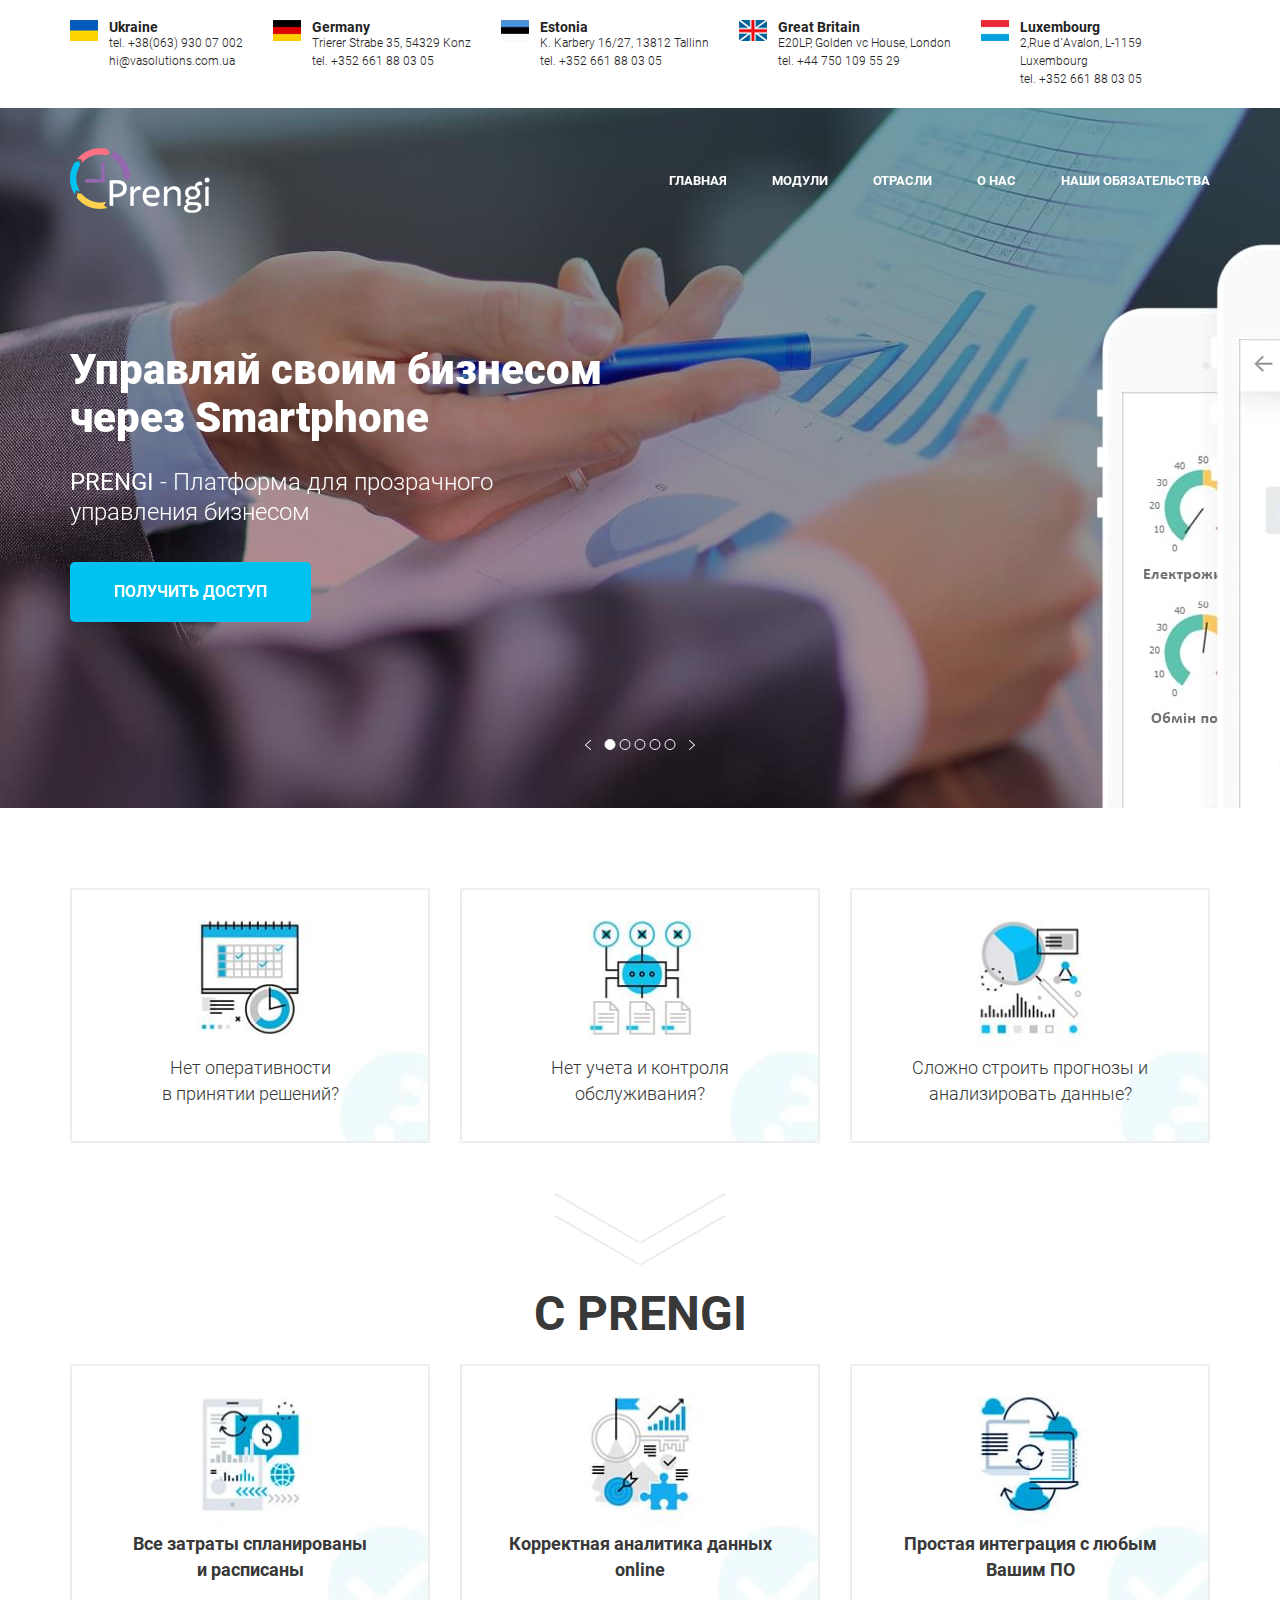
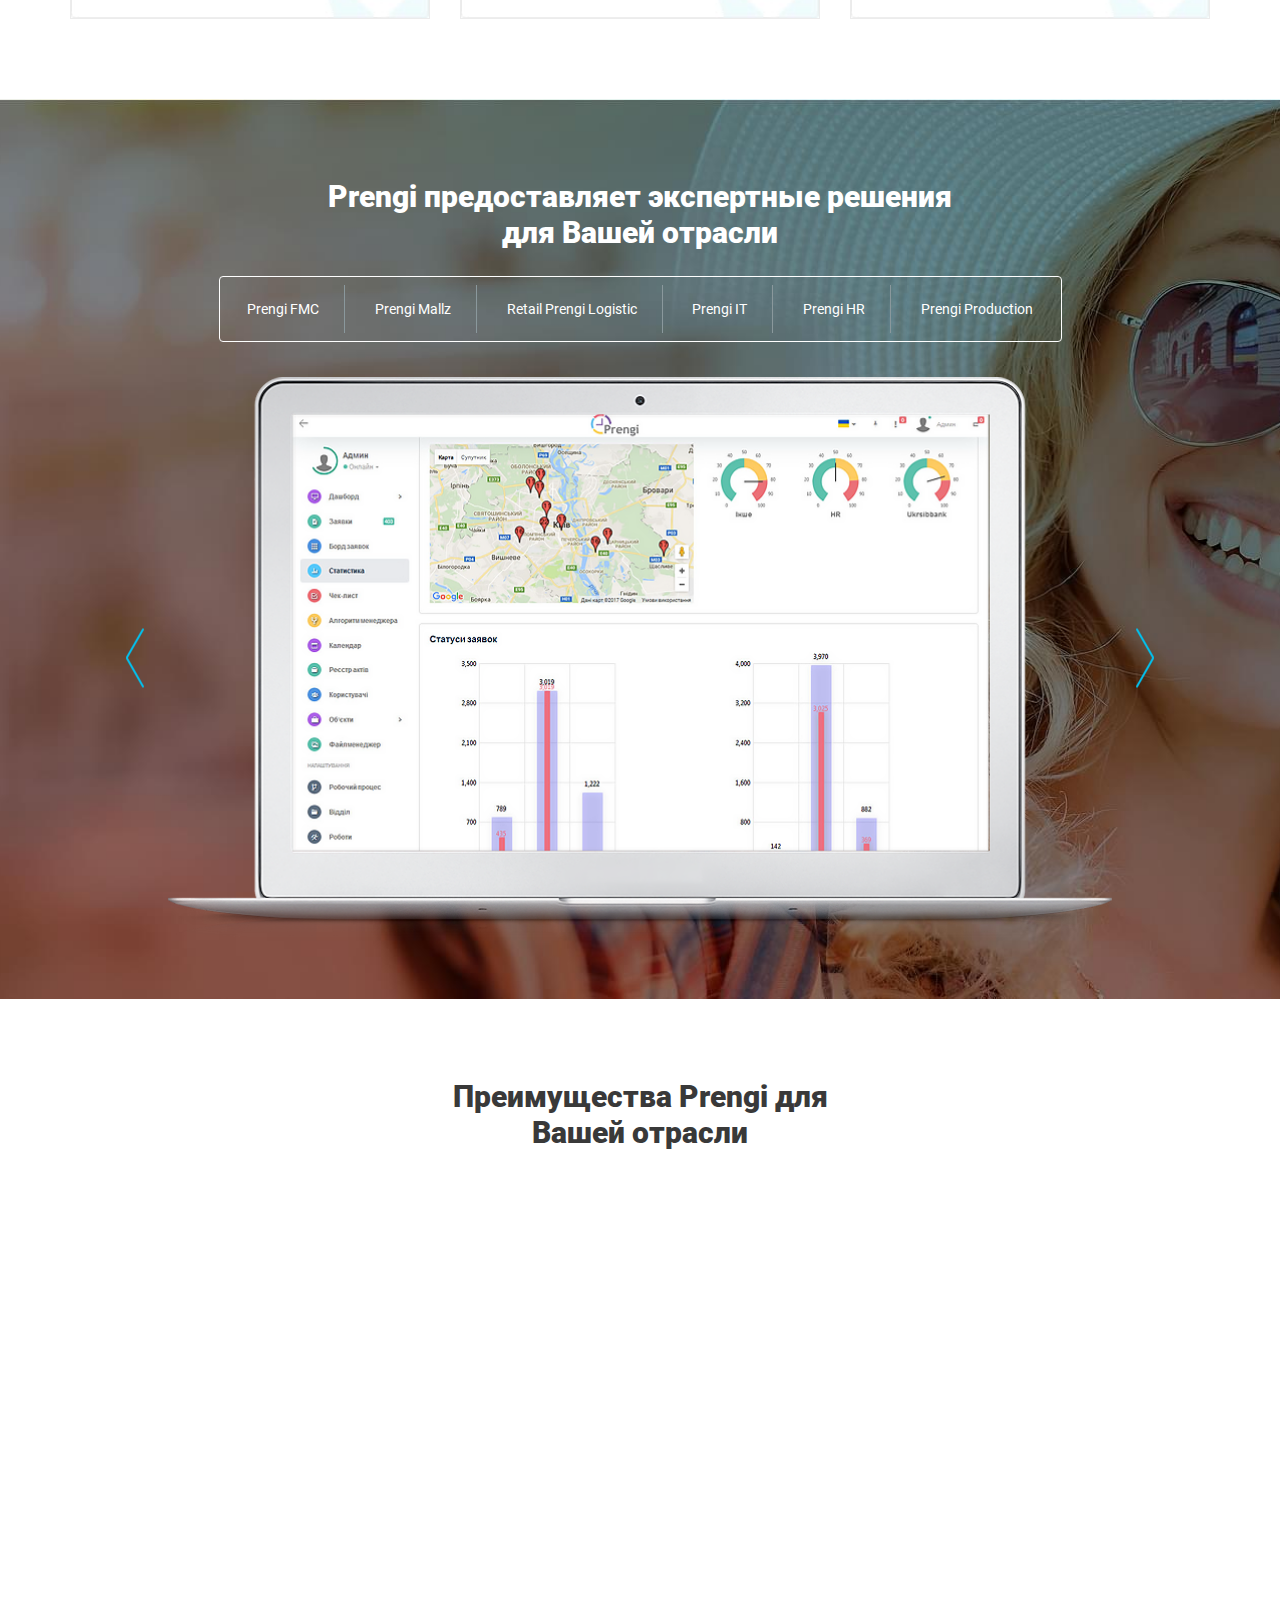
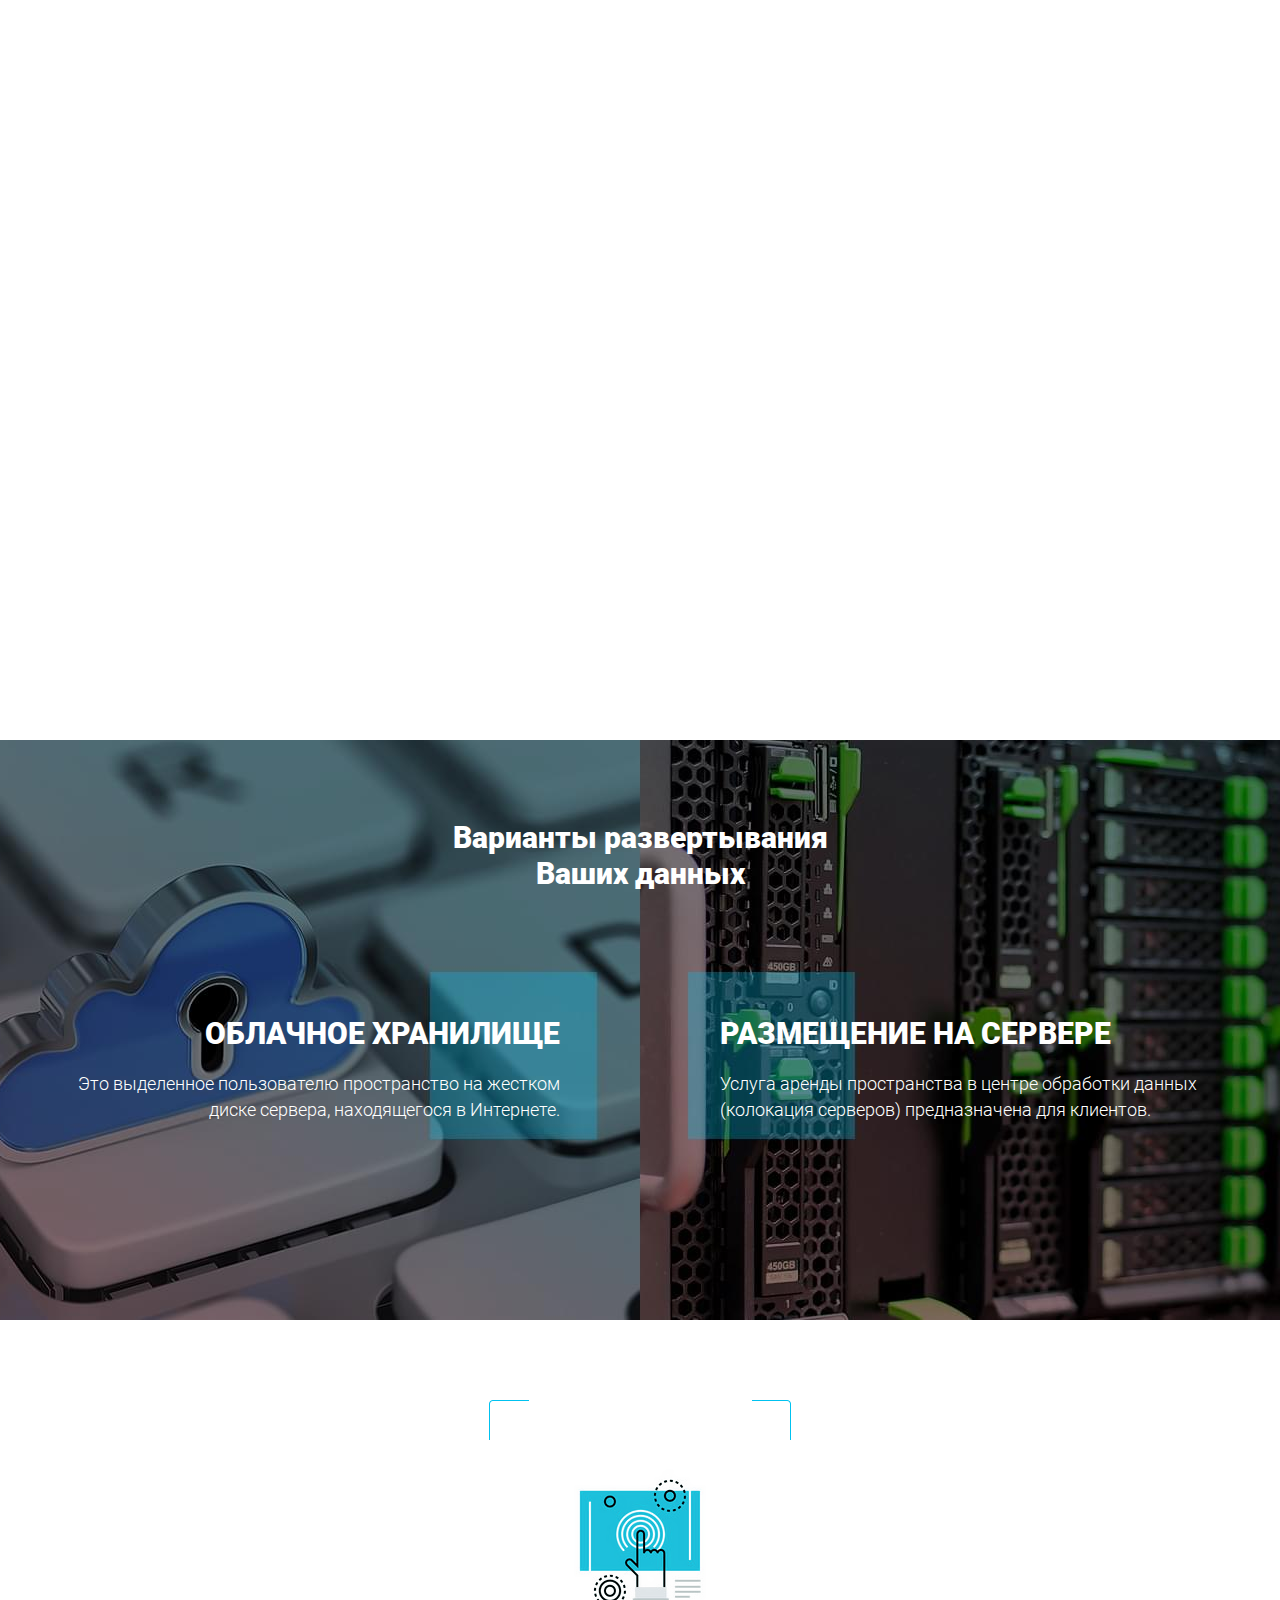
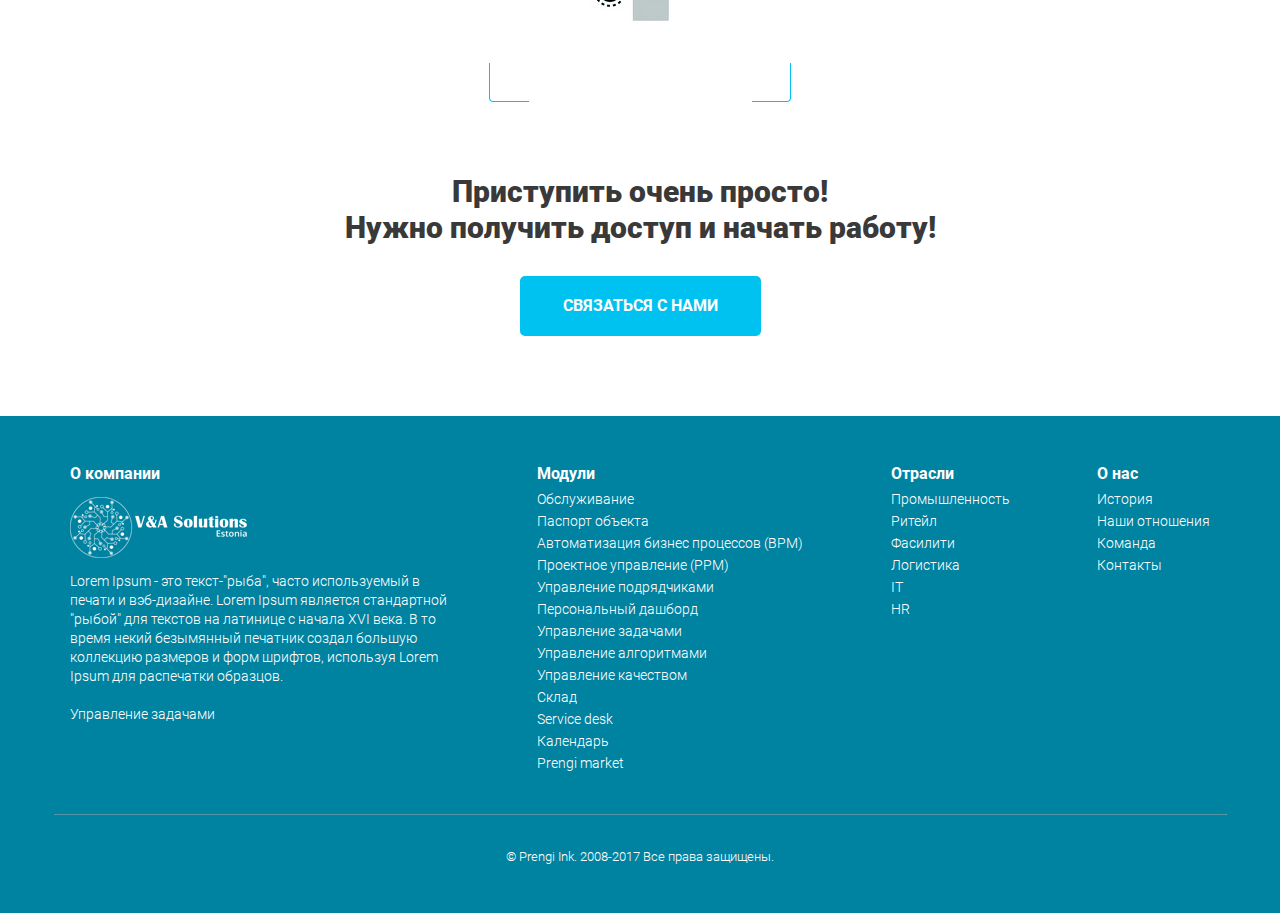
==== commit f4ca9e56: "Update index.html" ====
--- a/index.html
+++ b/index.html
@@ -1 +1 @@
-<!DOCTYPE html><html lang="ru"><head><meta charset="UTF-8"><meta name="viewport" content="width=device-width,initial-scale=1"><meta http-equiv="X-UA-Compatible" content="ie=edge"><link rel="shortcut icon" href="icons/favicon.ico" type="image/x-icon"><link rel="stylesheet" href="css/style.min.css"><title>Prengi</title></head><body><div class="country"><div class="container"><div class="country__block"><div class="country__item"><img src="icons/country/Ukraine_ico.png" alt="Ukraine" class="country__img"><div class="country__content"><div class="country__title">Ukraine</div><div class="country__descr">tel. +38(063) 930 07 002<br>hi@vasolutions.com.ua</div></div></div><div class="country__item"><img src="icons/country/Germany_ico.png" alt="Germany" class="country__img"><div class="country__content"><div class="country__title">Germany</div><div class="country__descr">Trierer Strabe 35, 54329 Konz<br>tel. +352 661 88 03 05</div></div></div><div class="country__item"><img src="icons/country/Estonia_ico.png" alt="Estonia" class="country__img"><div class="country__content"><div class="country__title">Estonia</div><div class="country__descr">K. Karbery 16/27, 13812 Tallinn<br>tel. +352 661 88 03 05</div></div></div><div class="country__item"><img src="icons/country/GB_ico.png" alt="GB" class="country__img"><div class="country__content"><div class="country__title">Great Britain</div><div class="country__descr">E20LP, Golden vc House, London<br>tel. +44 750 109 55 29</div></div></div><div class="country__item"><img src="icons/country/Luxembourg_ico.png" alt="Luxembourg" class="country__img"><div class="country__content"><div class="country__title">Luxembourg</div><div class="country__descr">2,Rue d`Avalon, L-1159 Luxembourg<br>tel. +352 661 88 03 05</div></div></div></div></div></div><div class="promo"><div id="up" class="carousel"><div class="carousel__my-slider"><div><img src="img/bg/Promo_bg.jpg" alt="slide" class="carousel__img"></div><div><img src="img/bg/Promo_bg.jpg" alt="slide" class="carousel__img"></div><div><img src="img/bg/Promo_bg.jpg" alt="slide" class="carousel__img"></div><div><img src="img/bg/Promo_bg.jpg" alt="slide" class="carousel__img"></div><div><img src="https://w-dog.ru/wallpapers/2/99/474634874589906.jpg" alt="slide" class="carousel__img"></div></div><div class="carousel__buttons-nav"><button type="button" class="prev"><img src="img/promo_left_arrow.png" alt="left"></button> <button type="button" class="next"><img src="img/promo_right_arrow.png" alt="left"></button></div></div><div class="promo__block"><div class="container"><div class="promo__navigation"><a href="#" class="promo__logo"><img src="img/logo.png" alt="logo"></a><nav class="promo__main-menu"><a href="#" class="promo__link-menu">Главная</a> <a href="#" class="promo__link-menu">Модули</a> <a href="#" class="promo__link-menu">Отрасли</a> <a href="#" class="promo__link-menu">О нас</a> <a href="#" class="promo__link-menu">Наши обязательства</a></nav></div><div class="promo__content"><div class="promo__descr">Управляй своим бизнесом<br>через Smartphone</div><h1 class="promo__title">PRENGI <span>- Платформа для прозрачного<br>управления бизнесом</span></h1><button class="btn">Получить доступ</button></div></div></div></div><div class="with-prengi"><div class="container"><div class="with-prengi__negative"><div class="with-prengi__item with-prengi__item_pic1"><div class="with-prengi__descr">Нет оперативности<br>в принятии решений?</div></div><div class="with-prengi__item with-prengi__item_pic2"><div class="with-prengi__descr">Нет учета и контроля<br>обслуживания?</div></div><div class="with-prengi__item with-prengi__item_pic3"><div class="with-prengi__descr">Сложно строить прогнозы и<br>анализировать данные?</div></div></div><img class="with-prengi__img with-prengi__img_animated" src="img/arrow_down.png" alt="with-prengi"><h2 class="with-prengi__title with-prengi__title_animated">С PRENGI</h2><div class="with-prengi__positive"><div class="with-prengi__item with-prengi__item_pic4"><div class="with-prengi__descr with-prengi__descr_bold">Все затраты спланированы<br>и расписаны</div></div><div class="with-prengi__item with-prengi__item_pic5"><div class="with-prengi__descr with-prengi__descr_bold">Корректная аналитика данных<br>online</div></div><div class="with-prengi__item with-prengi__item_pic6"><div class="with-prengi__descr with-prengi__descr_bold">Простая интеграция с любым<br>Вашим ПО</div></div></div></div></div><section class="solutions"><div class="container"><h2 class="title">Prengi предоставляет экспертные решения<br>для Вашей отрасли</h2><div class="solutions__menu-wrapper"><ul class="solutions-menu"><li class="solutions-menu__item"><a class="solutions-menu__link" href="#">Prengi FMC</a></li><li class="solutions-menu__item"><a class="solutions-menu__link" href="#">Prengi Mallz</a></li><li class="solutions-menu__item"><a class="solutions-menu__link" href="#">Retail Prengi Logistic</a></li><li class="solutions-menu__item"><a class="solutions-menu__link" href="#">Prengi IT</a></li><li class="solutions-menu__item"><a class="solutions-menu__link" href="#">Prengi HR</a></li><li class="solutions-menu__item"><a class="solutions-menu__link" href="#">Prengi Production</a></li></ul></div><div class="carousel-mini"><div class="carousel-mini__my-slider"><div><img src="img/solutions_slide.png" alt="slide" class="carousel-mini__img"></div><div><img src="img/solutions_slide.png" alt="slide" class="carousel-mini__img"></div><div><img src="img/solutions_slide.png" alt="slide" class="carousel-mini__img"></div></div><button type="button" class="prev_mini"><img src="img/solutions_slide_left.png" alt="left"></button> <button type="button" class="next_mini"><img src="img/solutions_slide_right.png" alt="left"></button></div></div></section><section class="advantages"><div class="container"><h2 class="title title_black">Преимущества Prengi для<br>Вашей отрасли</h2><div class="advantages__wrapper"><div class="advantages__item wow animate__fadeInLeft" data-wow-duration="1s" data-wow-delay="1s"><img src="img/bg/advantages_1.jpg" alt="advantage" class="advantages__img"><div class="advantages__descr"><div class="advantages__text">Возможность внедрения и тестирования в реальном времени</div></div></div><div class="advantages__item wow animate__fadeInRight" data-wow-duration="1s" data-wow-delay="1s"><img src="img/bg/advantages_2.jpg" alt="advantage" class="advantages__img"><div class="advantages__descr"><div class="advantages__text">Система “Intellect”, учет уровня доступов</div></div></div><div class="advantages__item wow animate__fadeInLeft" data-wow-duration="1s" data-wow-delay="1s"><img src="img/bg/advantages_3.jpg" alt="advantage" class="advantages__img"><div class="advantages__descr"><div class="advantages__text">Возможность использовать из любой точки мира с любого устройства</div></div></div><div class="advantages__item wow animate__fadeInRight" data-wow-duration="1s" data-wow-delay="1s"><img src="img/bg/advantages_4.jpg" alt="advantage" class="advantages__img"><div class="advantages__descr"><div class="advantages__text">Нет необходимости установки и стационарной работы программиста</div></div></div><div class="advantages__item wow animate__fadeInLeft" data-wow-duration="1s" data-wow-delay="1s"><img src="img/bg/advantages_5.jpg" alt="advantage" class="advantages__img"><div class="advantages__descr"><div class="advantages__text">“Живые”<br>бизнес-процессы</div></div></div><div class="advantages__item wow animate__fadeInRight" data-wow-duration="1s" data-wow-delay="1s"><img src="img/bg/advantages_6.jpg" alt="advantage" class="advantages__img"><div class="advantages__descr"><div class="advantages__text">Никаких предоплат, оплата после старта</div></div></div></div></div></section><section class="data"><div class="container"><h2 class="title">Варианты развертывания<br>Ваших данных</h2><div class="data__wrapper"><div class="data__left-block"><div class="data__title">Облачное хранилище</div><div class="data__descr">Это выделенное пользователю пространство на жестком диске сервера, находящегося в Интернете.</div></div><div class="data__right-block"><div class="data__title">Размещение на сервере</div><div class="data__descr">Услуга аренды пространства в центре обработки данных (колокация серверов) предназначена для клиентов.</div></div></div></div></section><section class="start"><div class="container"><img class="start__img" src="img/start.png" alt="start"><h2 class="title title_start">Приступить очень просто!<br>Нужно получить доступ и начать работу!</h2><button class="btn btn_center">связаться с нами</button></div></section><footer class="footer"><div class="container"><div class="footer__wrapper"><div class="footer__about-company"><div class="footer__title">О компании</div><div class="footer__logo"><img src="img/footer_logo.png" alt="logo"></div><div class="footer__descr">Lorem Ipsum - это текст-"рыба", часто используемый в печати и вэб-дизайне. Lorem Ipsum является стандартной "рыбой" для текстов на латинице с начала XVI века. В то время некий безымянный печатник создал большую коллекцию размеров и форм шрифтов, используя Lorem Ipsum для распечатки образцов.<br><br>Управление задачами</div></div><div class="footer__menu"><div class="footer__title">Модули</div><ul class="footer__menu-block"><li class="footer__item"><a href="#" class="footer__link">Обслуживание</a></li><li class="footer__item"><a href="#" class="footer__link">Паспорт объекта</a></li><li class="footer__item"><a href="#" class="footer__link">Автоматизация бизнес процессов (BPM)</a></li><li class="footer__item"><a href="#" class="footer__link">Проектное управление (РРМ)</a></li><li class="footer__item"><a href="#" class="footer__link">Управление подрядчиками</a></li><li class="footer__item"><a href="#" class="footer__link">Персональный дашборд</a></li><li class="footer__item"><a href="#" class="footer__link">Управление задачами</a></li><li class="footer__item"><a href="#" class="footer__link">Управление алгоритмами</a></li><li class="footer__item"><a href="#" class="footer__link">Управление качеством</a></li><li class="footer__item"><a href="#" class="footer__link">Склад</a></li><li class="footer__item"><a href="#" class="footer__link">Service desk</a></li><li class="footer__item"><a href="#" class="footer__link">Календарь</a></li><li class="footer__item"><a href="#" class="footer__link">Prengi market</a></li></ul></div><div class="footer__menu"><div class="footer__title">Отрасли</div><ul class="footer__menu-block"><li class="footer__item"><a href="#" class="footer__link">Промышленность</a></li><li class="footer__item"><a href="#" class="footer__link">Ритейл</a></li><li class="footer__item"><a href="#" class="footer__link">Фасилити</a></li><li class="footer__item"><a href="#" class="footer__link">Логистика</a></li><li class="footer__item"><a href="#" class="footer__link">IT</a></li><li class="footer__item"><a href="#" class="footer__link">HR</a></li></ul></div><div class="footer__menu"><div class="footer__title">О нас</div><ul class="footer__menu-block"><li class="footer__item"><a href="#" class="footer__link">История</a></li><li class="footer__item"><a href="#" class="footer__link">Наши отношения</a></li><li class="footer__item"><a href="#" class="footer__link">Команда</a></li><li class="footer__item"><a href="#" class="footer__link">Контакты</a></li></ul></div></div></div><hr><div class="footer__copyrite">&copy; Prengi Ink. 2008-2017 Все права защищены.</div></footer><a class="pageup" href="#up"><img src="icons/up.svg" alt="up"></a><script src="http://ajax.googleapis.com/ajax/libs/jquery/1/jquery.min.js"></script><script src="js/wow.min.js"></script><script src="js/tiny-slider.js"></script><script src="js/script.js"></script></body></html>+<!DOCTYPE html><html lang="ru"><head><meta charset="UTF-8"><meta name="viewport" content="width=device-width,initial-scale=1"><meta http-equiv="X-UA-Compatible" content="ie=edge"><link rel="shortcut icon" href="icons/favicon.ico" type="image/x-icon"><link rel="stylesheet" href="css/style.min.css"><title>Prengi</title></head><body><div class="country"><div class="container"><div class="country__block"><div class="country__item"><img src="icons/country/Ukraine_ico.png" alt="Ukraine" class="country__img"><div class="country__content"><div class="country__title">Ukraine</div><div class="country__descr">tel. +38(063) 930 07 002<br>hi@vasolutions.com.ua</div></div></div><div class="country__item"><img src="icons/country/Germany_ico.png" alt="Germany" class="country__img"><div class="country__content"><div class="country__title">Germany</div><div class="country__descr">Trierer Strabe 35, 54329 Konz<br>tel. +352 661 88 03 05</div></div></div><div class="country__item"><img src="icons/country/Estonia_ico.png" alt="Estonia" class="country__img"><div class="country__content"><div class="country__title">Estonia</div><div class="country__descr">K. Karbery 16/27, 13812 Tallinn<br>tel. +352 661 88 03 05</div></div></div><div class="country__item"><img src="icons/country/GB_ico.png" alt="GB" class="country__img"><div class="country__content"><div class="country__title">Great Britain</div><div class="country__descr">E20LP, Golden vc House, London<br>tel. +44 750 109 55 29</div></div></div><div class="country__item"><img src="icons/country/Luxembourg_ico.png" alt="Luxembourg" class="country__img"><div class="country__content"><div class="country__title">Luxembourg</div><div class="country__descr">2,Rue d`Avalon, L-1159 Luxembourg<br>tel. +352 661 88 03 05</div></div></div></div></div></div><div class="promo"><div id="up" class="carousel"><div class="carousel__my-slider"><div><img src="img/bg/Promo_bg.jpg" alt="slide" class="carousel__img"></div><div><img src="img/bg/Promo_bg.jpg" alt="slide" class="carousel__img"></div><div><img src="img/bg/Promo_bg.jpg" alt="slide" class="carousel__img"></div><div><img src="img/bg/Promo_bg.jpg" alt="slide" class="carousel__img"></div><div><img src="https://w-dog.ru/wallpapers/2/99/474634874589906.jpg" alt="slide" class="carousel__img"></div></div><div class="carousel__buttons-nav"><button type="button" class="prev"><img src="img/promo_left_arrow.png" alt="left"></button> <button type="button" class="next"><img src="img/promo_right_arrow.png" alt="left"></button></div></div><div class="promo__block"><div class="container"><div class="promo__navigation"><a href="#" class="promo__logo"><img src="img/logo.png" alt="logo"></a><nav class="promo__main-menu"><a href="#" class="promo__link-menu">Главная</a> <a href="#" class="promo__link-menu">Модули</a> <a href="#" class="promo__link-menu">Отрасли</a> <a href="#" class="promo__link-menu">О нас</a> <a href="#" class="promo__link-menu">Наши обязательства</a></nav></div><div class="promo__content"><div class="promo__descr">Управляй своим бизнесом<br>через Smartphone</div><h1 class="promo__title">PRENGI <span>- Платформа для прозрачного<br>управления бизнесом</span></h1><button class="btn">Получить доступ</button></div></div></div></div><div class="with-prengi"><div class="container"><div class="with-prengi__negative"><div class="with-prengi__item with-prengi__item_pic1"><div class="with-prengi__descr">Нет оперативности<br>в принятии решений?</div></div><div class="with-prengi__item with-prengi__item_pic2"><div class="with-prengi__descr">Нет учета и контроля<br>обслуживания?</div></div><div class="with-prengi__item with-prengi__item_pic3"><div class="with-prengi__descr">Сложно строить прогнозы и<br>анализировать данные?</div></div></div><img class="with-prengi__img with-prengi__img_animated" src="img/arrow_down.png" alt="with-prengi"><h2 class="with-prengi__title with-prengi__title_animated">С PRENGI</h2><div class="with-prengi__positive"><div class="with-prengi__item with-prengi__item_pic4"><div class="with-prengi__descr with-prengi__descr_bold">Все затраты спланированы<br>и расписаны</div></div><div class="with-prengi__item with-prengi__item_pic5"><div class="with-prengi__descr with-prengi__descr_bold">Корректная аналитика данных<br>online</div></div><div class="with-prengi__item with-prengi__item_pic6"><div class="with-prengi__descr with-prengi__descr_bold">Простая интеграция с любым<br>Вашим ПО</div></div></div></div></div><section class="solutions"><div class="container"><h2 class="title">Prengi предоставляет экспертные решения<br>для Вашей отрасли</h2><div class="solutions__menu-wrapper"><ul class="solutions-menu"><li class="solutions-menu__item"><a class="solutions-menu__link" href="#">Prengi FMC</a></li><li class="solutions-menu__item"><a class="solutions-menu__link" href="#">Prengi Mallz</a></li><li class="solutions-menu__item"><a class="solutions-menu__link" href="#">Retail Prengi Logistic</a></li><li class="solutions-menu__item"><a class="solutions-menu__link" href="#">Prengi IT</a></li><li class="solutions-menu__item"><a class="solutions-menu__link" href="#">Prengi HR</a></li><li class="solutions-menu__item"><a class="solutions-menu__link" href="#">Prengi Production</a></li></ul></div><div class="carousel-mini"><div class="carousel-mini__my-slider"><div><img src="img/solutions_slide.png" alt="slide" class="carousel-mini__img"></div><div><img src="img/solutions_slide.png" alt="slide" class="carousel-mini__img"></div><div><img src="img/solutions_slide.png" alt="slide" class="carousel-mini__img"></div></div><button type="button" class="prev_mini"><img src="img/solutions_slide_left.png" alt="left"></button> <button type="button" class="next_mini"><img src="img/solutions_slide_right.png" alt="left"></button></div></div></section><section class="advantages"><div class="container"><h2 class="title title_black">Преимущества Prengi для<br>Вашей отрасли</h2><div class="advantages__wrapper"><div class="advantages__item wow animate__fadeInLeft" data-wow-duration="1s" data-wow-delay="1s"><img src="img/bg/advantages_1.jpg" alt="advantage" class="advantages__img"><div class="advantages__descr"><div class="advantages__text">Возможность внедрения и тестирования в реальном времени</div></div></div><div class="advantages__item wow animate__fadeInRight" data-wow-duration="1s" data-wow-delay="1s"><img src="img/bg/advantages_2.jpg" alt="advantage" class="advantages__img"><div class="advantages__descr"><div class="advantages__text">Система “Intellect”, учет уровня доступов</div></div></div><div class="advantages__item wow animate__fadeInLeft" data-wow-duration="1s" data-wow-delay="1s"><img src="img/bg/advantages_3.jpg" alt="advantage" class="advantages__img"><div class="advantages__descr"><div class="advantages__text">Возможность использовать из любой точки мира с любого устройства</div></div></div><div class="advantages__item wow animate__fadeInRight" data-wow-duration="1s" data-wow-delay="1s"><img src="img/bg/advantages_4.jpg" alt="advantage" class="advantages__img"><div class="advantages__descr"><div class="advantages__text">Нет необходимости установки и стационарной работы программиста</div></div></div><div class="advantages__item wow animate__fadeInLeft" data-wow-duration="1s" data-wow-delay="1s"><img src="img/bg/advantages_5.jpg" alt="advantage" class="advantages__img"><div class="advantages__descr"><div class="advantages__text">“Живые”<br>бизнес-процессы</div></div></div><div class="advantages__item wow animate__fadeInRight" data-wow-duration="1s" data-wow-delay="1s"><img src="img/bg/advantages_6.jpg" alt="advantage" class="advantages__img"><div class="advantages__descr"><div class="advantages__text">Никаких предоплат, оплата после старта</div></div></div></div></div></section><section class="data"><div class="container"><h2 class="title">Варианты развертывания<br>Ваших данных</h2><div class="data__wrapper"><div class="data__left-block"><div class="data__title">Облачное хранилище</div><div class="data__descr">Это выделенное пользователю пространство на жестком диске сервера, находящегося в Интернете.</div></div><div class="data__right-block"><div class="data__title">Размещение на сервере</div><div class="data__descr">Услуга аренды пространства в центре обработки данных (колокация серверов) предназначена для клиентов.</div></div></div></div></section><section class="start"><div class="container"><img class="start__img" src="img/start.png" alt="start"><h2 class="title title_start">Приступить очень просто!<br>Нужно получить доступ и начать работу!</h2><button class="btn btn_center">связаться с нами</button></div></section><footer class="footer"><div class="container"><div class="footer__wrapper"><div class="footer__about-company"><div class="footer__title">О компании</div><div class="footer__logo"><img src="img/footer_logo.png" alt="logo"></div><div class="footer__descr">Lorem Ipsum - это текст-"рыба", часто используемый в печати и вэб-дизайне. Lorem Ipsum является стандартной "рыбой" для текстов на латинице с начала XVI века. В то время некий безымянный печатник создал большую коллекцию размеров и форм шрифтов, используя Lorem Ipsum для распечатки образцов.<br><br>Управление задачами</div></div><div class="footer__menu"><div class="footer__title">Модули</div><ul class="footer__menu-block"><li class="footer__item"><a href="#" class="footer__link">Обслуживание</a></li><li class="footer__item"><a href="#" class="footer__link">Паспорт объекта</a></li><li class="footer__item"><a href="#" class="footer__link">Автоматизация бизнес процессов (BPM)</a></li><li class="footer__item"><a href="#" class="footer__link">Проектное управление (РРМ)</a></li><li class="footer__item"><a href="#" class="footer__link">Управление подрядчиками</a></li><li class="footer__item"><a href="#" class="footer__link">Персональный дашборд</a></li><li class="footer__item"><a href="#" class="footer__link">Управление задачами</a></li><li class="footer__item"><a href="#" class="footer__link">Управление алгоритмами</a></li><li class="footer__item"><a href="#" class="footer__link">Управление качеством</a></li><li class="footer__item"><a href="#" class="footer__link">Склад</a></li><li class="footer__item"><a href="#" class="footer__link">Service desk</a></li><li class="footer__item"><a href="#" class="footer__link">Календарь</a></li><li class="footer__item"><a href="#" class="footer__link">Prengi market</a></li></ul></div><div class="footer__menu"><div class="footer__title">Отрасли</div><ul class="footer__menu-block"><li class="footer__item"><a href="#" class="footer__link">Промышленность</a></li><li class="footer__item"><a href="#" class="footer__link">Ритейл</a></li><li class="footer__item"><a href="#" class="footer__link">Фасилити</a></li><li class="footer__item"><a href="#" class="footer__link">Логистика</a></li><li class="footer__item"><a href="#" class="footer__link">IT</a></li><li class="footer__item"><a href="#" class="footer__link">HR</a></li></ul></div><div class="footer__menu"><div class="footer__title">О нас</div><ul class="footer__menu-block"><li class="footer__item"><a href="#" class="footer__link">История</a></li><li class="footer__item"><a href="#" class="footer__link">Наши отношения</a></li><li class="footer__item"><a href="#" class="footer__link">Команда</a></li><li class="footer__item"><a href="#" class="footer__link">Контакты</a></li></ul></div></div></div><hr><div class="footer__copyrite">&copy; Prengi Ink. 2008-2017 Все права защищены.</div></footer><a class="pageup" href="#up"><img src="icons/up.svg" alt="up"></a><script src="https://ajax.googleapis.com/ajax/libs/jquery/1.12.4/jquery.min.js"></script></script><script src="js/wow.min.js"></script><script src="js/tiny-slider.js"></script><script src="js/script.js"></script></body></html>
